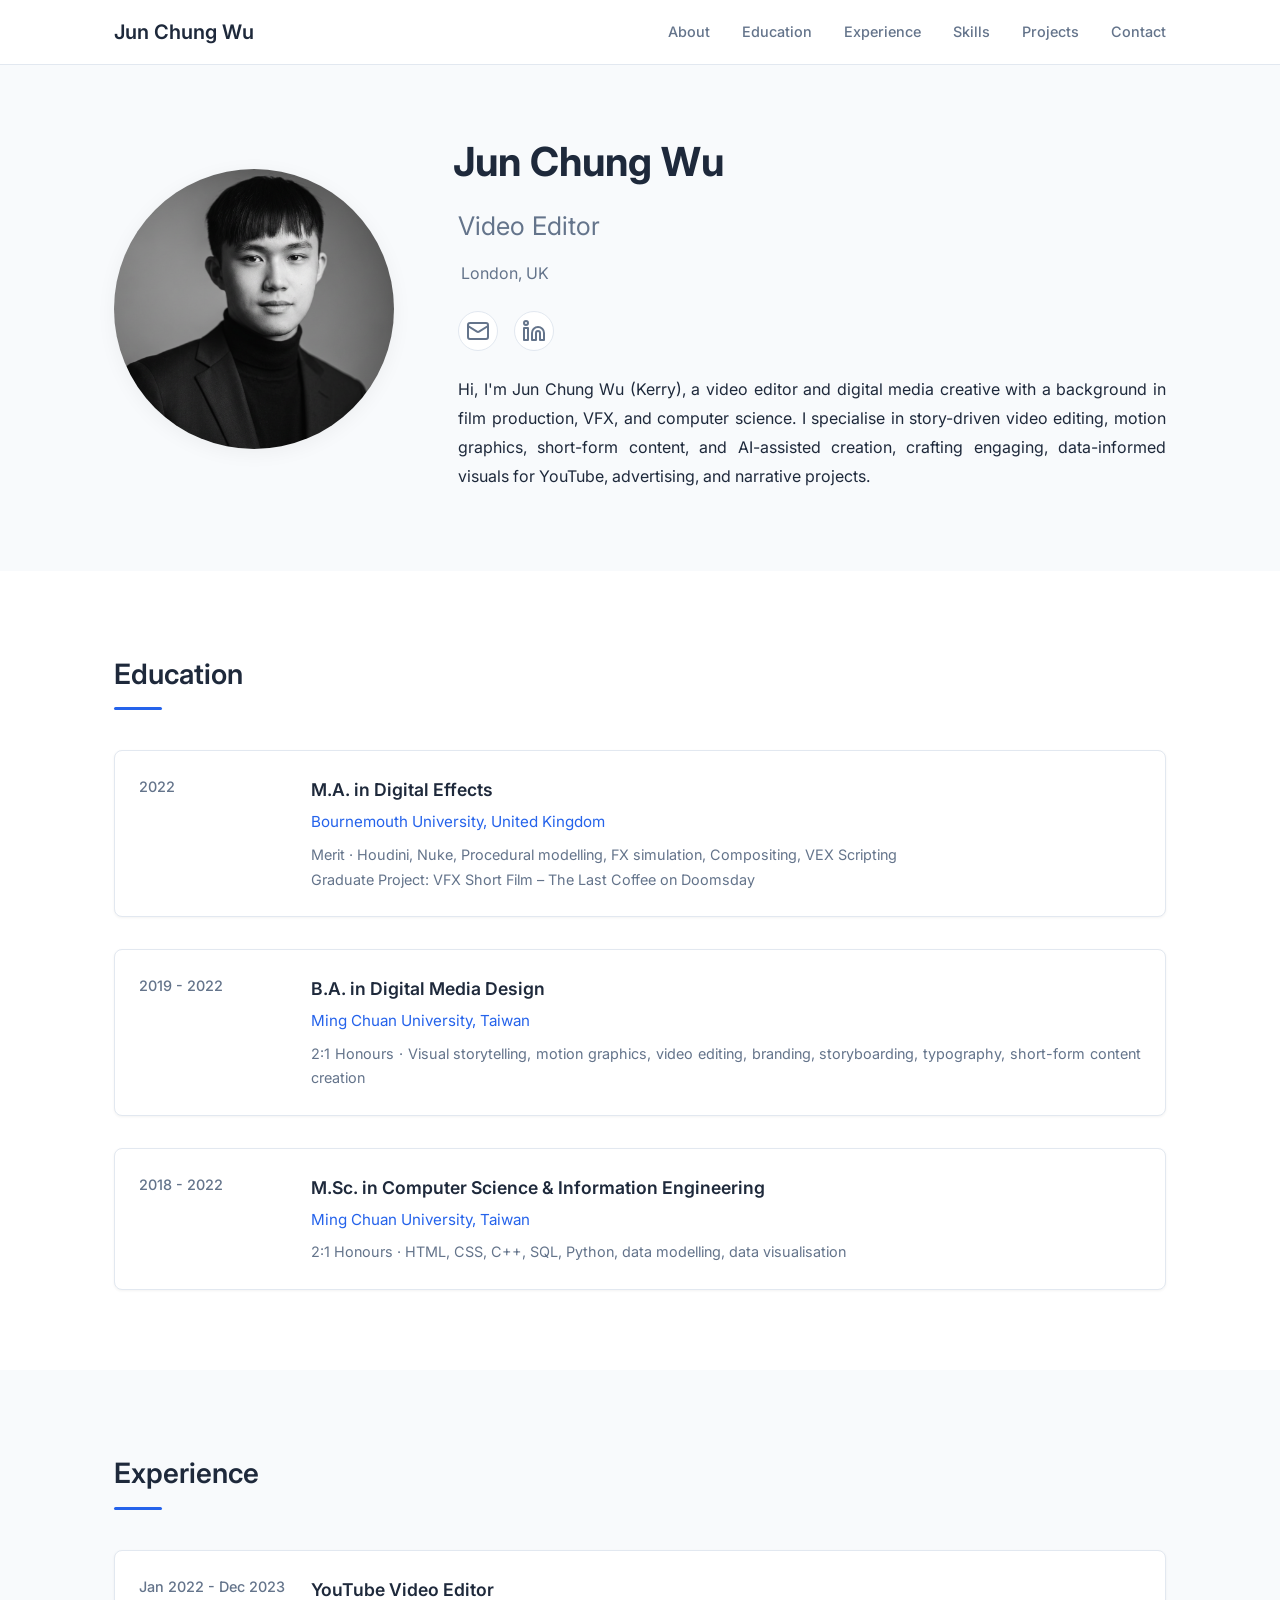
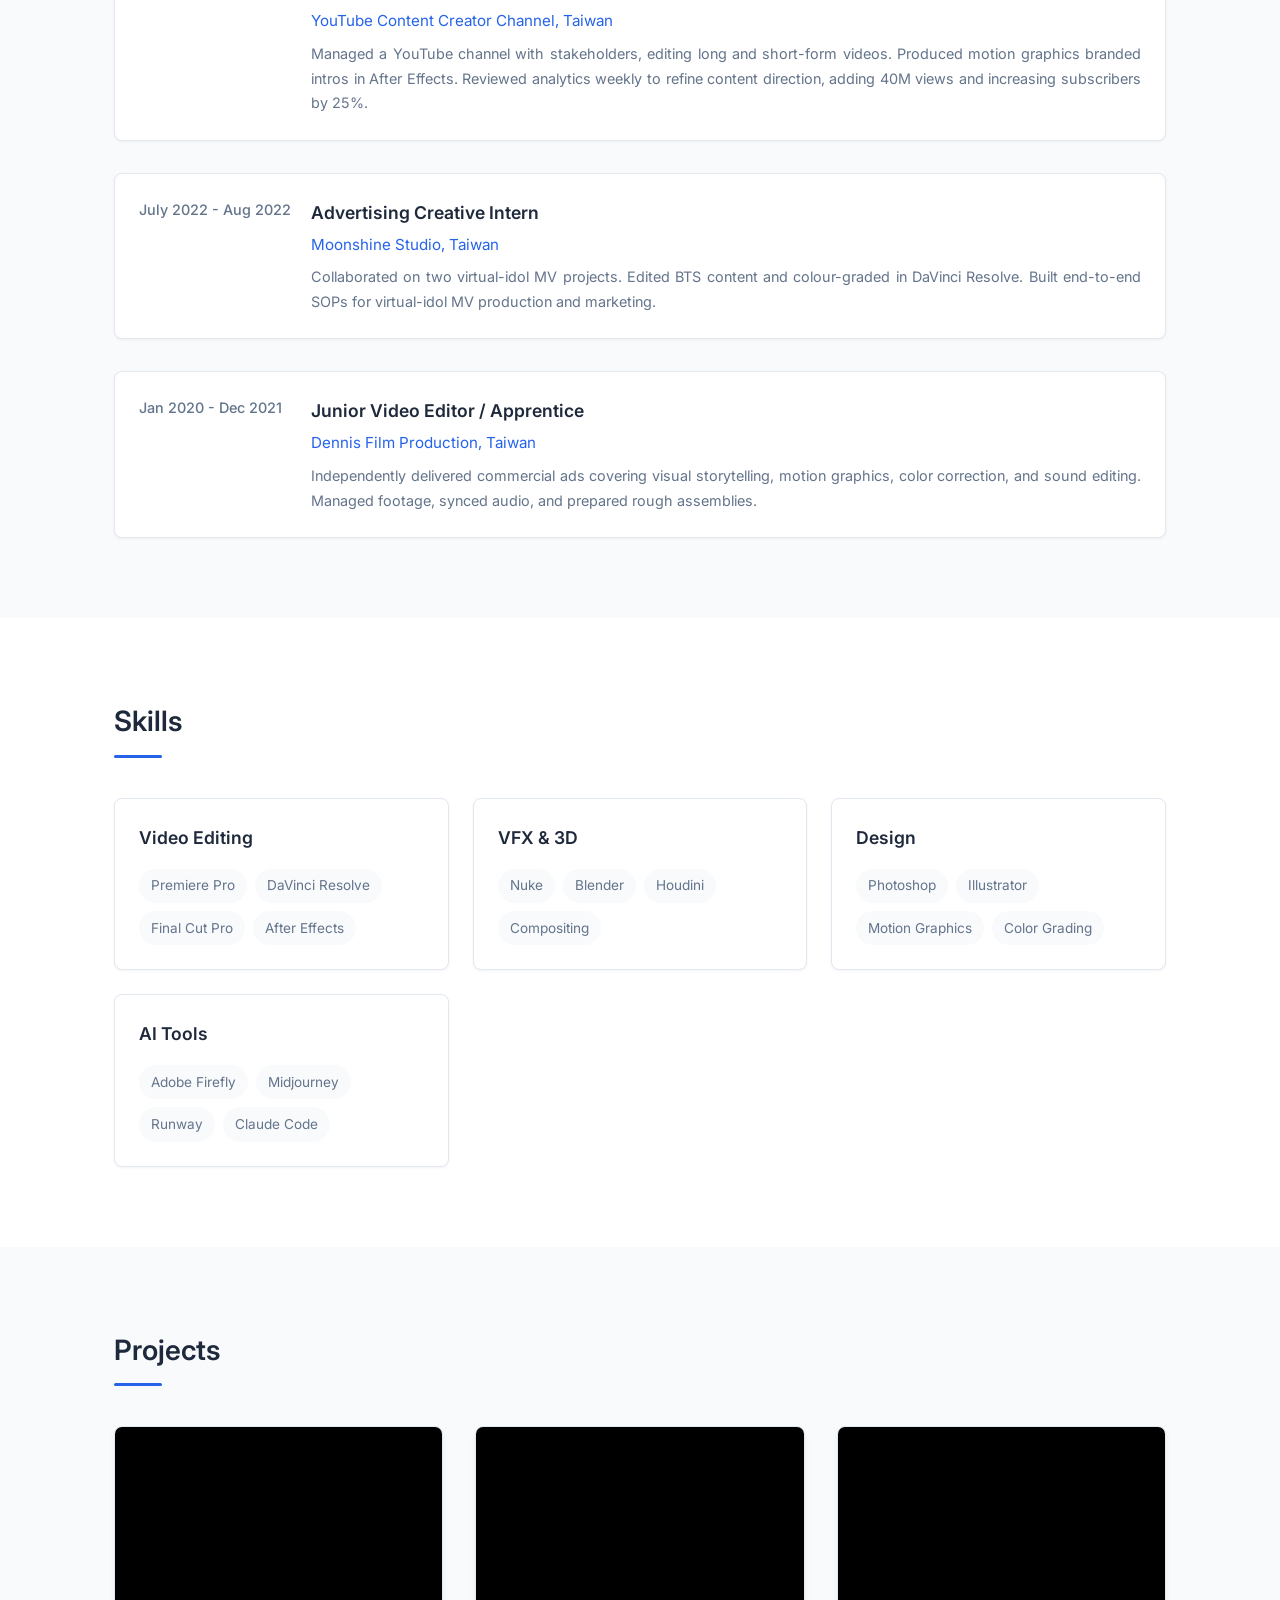
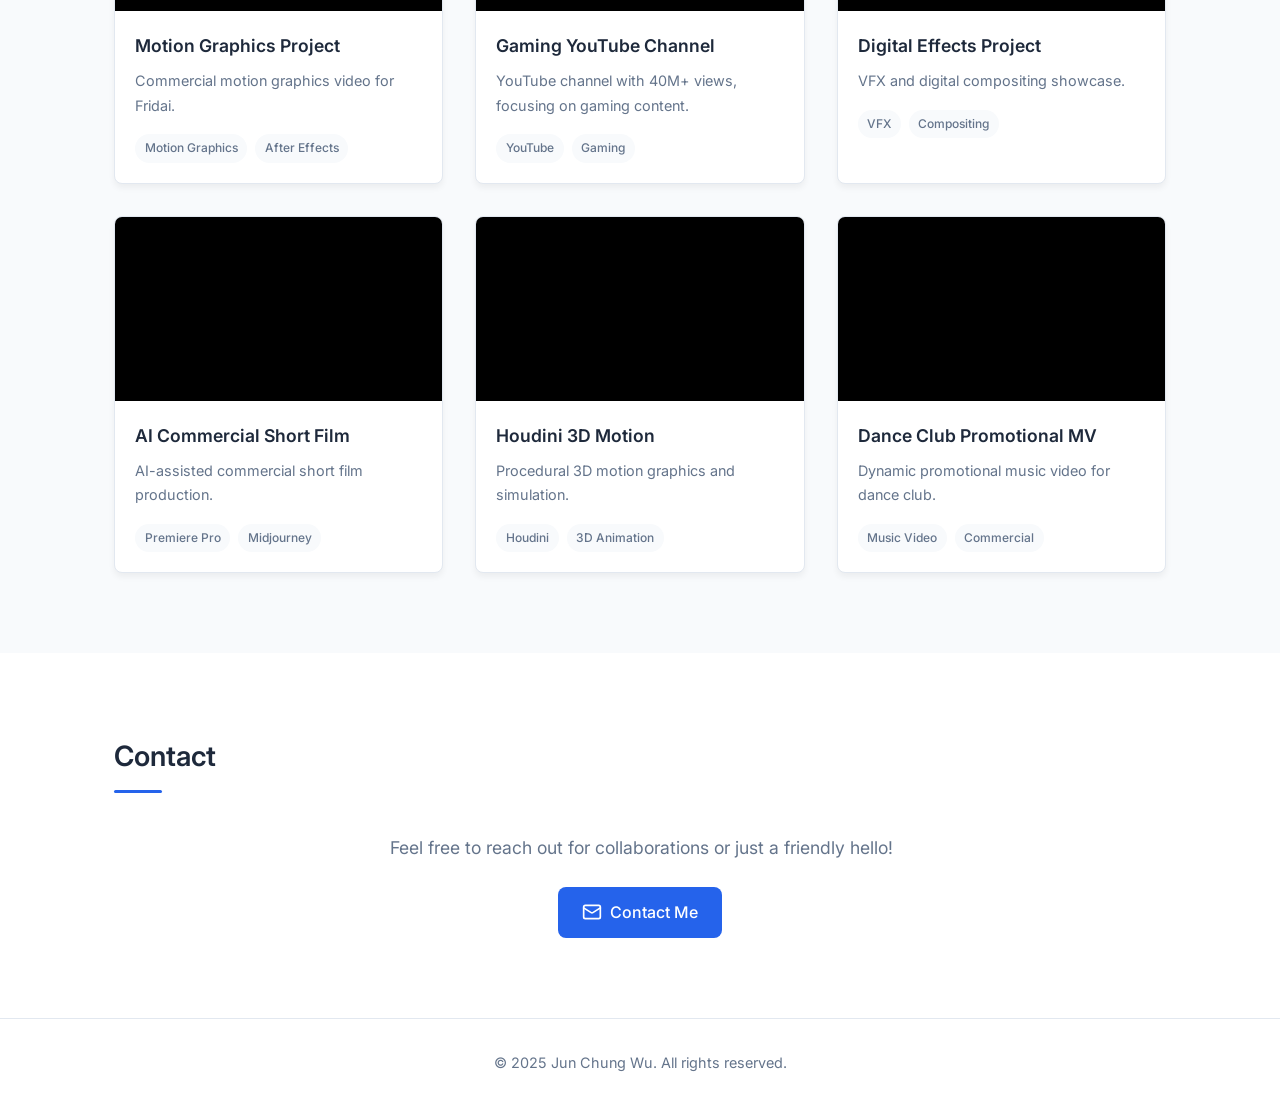
==== index.html @ e66a6497 "Initial commit - Portfolio website" ====
<!DOCTYPE html>
<html lang="en">
<head>
    <meta charset="UTF-8">
    <meta name="viewport" content="width=device-width, initial-scale=1.0">
    <title>Jun Chung Wu | Video Editor</title>
    <link rel="stylesheet" href="style.css">
    <link rel="preconnect" href="https://fonts.googleapis.com">
    <link rel="preconnect" href="https://fonts.gstatic.com" crossorigin>
    <link href="https://fonts.googleapis.com/css2?family=Inter:wght@300;400;500;600;700&display=swap" rel="stylesheet">
</head>
<body>
    <!-- Navigation -->
    <nav class="navbar">
        <div class="nav-container">
            <a href="#" class="nav-logo">Jun Chung Wu</a>
            <ul class="nav-menu">
                <li><a href="#about">About</a></li>
                <li><a href="#education">Education</a></li>
                <li><a href="#experience">Experience</a></li>
                <li><a href="#skills">Skills</a></li>
                <li><a href="#projects">Projects</a></li>
                <li><a href="#contact">Contact</a></li>
            </ul>
        </div>
    </nav>

    <main>
        <!-- Hero / About Section -->
        <section id="about" class="hero-section">
            <div class="container">
                <div class="hero-content">
                    <div class="hero-image">
                        <img src="head.png" alt="Jun Chung Wu">
                    </div>
                    <div class="hero-text">
                        <h1>Jun Chung Wu</h1>
                        <p class="subtitle">Video Editor</p>
                        <p class="affiliation">London, UK</p>

                        <div class="social-links">
                            <a href="mailto:kerry.kerrywu0705@gmail.com" title="Email">
                                <svg xmlns="http://www.w3.org/2000/svg" width="24" height="24" viewBox="0 0 24 24" fill="none" stroke="currentColor" stroke-width="2" stroke-linecap="round" stroke-linejoin="round"><rect width="20" height="16" x="2" y="4" rx="2"/><path d="m22 7-8.97 5.7a1.94 1.94 0 0 1-2.06 0L2 7"/></svg>
                            </a>
                            <a href="https://www.linkedin.com/in/jun-chung-wu" target="_blank" title="LinkedIn">
                                <svg xmlns="http://www.w3.org/2000/svg" width="24" height="24" viewBox="0 0 24 24" fill="none" stroke="currentColor" stroke-width="2" stroke-linecap="round" stroke-linejoin="round"><path d="M16 8a6 6 0 0 1 6 6v7h-4v-7a2 2 0 0 0-2-2 2 2 0 0 0-2 2v7h-4v-7a6 6 0 0 1 6-6z"/><rect width="4" height="12" x="2" y="9"/><circle cx="4" cy="4" r="2"/></svg>
                            </a>
                        </div>

                        <p class="bio">
                            Hi, I'm Jun Chung Wu (Kerry), a video editor and digital media creative with a background in film production, VFX, and computer science. I specialise in story-driven video editing, motion graphics, short-form content, and AI-assisted creation, crafting engaging, data-informed visuals for YouTube, advertising, and narrative projects.
                        </p>
                    </div>
                </div>
            </div>
        </section>

        <!-- Education Section -->
        <section id="education" class="section">
            <div class="container">
                <h2 class="section-title">Education</h2>
                <div class="experience-list">
                    <div class="experience-item">
                        <div class="experience-date">2022</div>
                        <div class="experience-content">
                            <h3>M.A. in Digital Effects</h3>
                            <p class="company">Bournemouth University, United Kingdom</p>
                            <p class="description">Merit · Houdini, Nuke, Procedural modelling, FX simulation, Compositing, VEX Scripting</p>
                            <p class="description">Graduate Project: VFX Short Film – The Last Coffee on Doomsday</p>
                        </div>
                    </div>
                    <div class="experience-item">
                        <div class="experience-date">2019 - 2022</div>
                        <div class="experience-content">
                            <h3>B.A. in Digital Media Design</h3>
                            <p class="company">Ming Chuan University, Taiwan</p>
                            <p class="description">2:1 Honours · Visual storytelling, motion graphics, video editing, branding, storyboarding, typography, short-form content creation</p>
                        </div>
                    </div>
                    <div class="experience-item">
                        <div class="experience-date">2018 - 2022</div>
                        <div class="experience-content">
                            <h3>M.Sc. in Computer Science & Information Engineering</h3>
                            <p class="company">Ming Chuan University, Taiwan</p>
                            <p class="description">2:1 Honours · HTML, CSS, C++, SQL, Python, data modelling, data visualisation</p>
                        </div>
                    </div>
                </div>
            </div>
        </section>

        <!-- Experience Section -->
        <section id="experience" class="section section-alt">
            <div class="container">
                <h2 class="section-title">Experience</h2>
                <div class="experience-list">
                    <div class="experience-item">
                        <div class="experience-date">Jan 2022 - Dec 2023</div>
                        <div class="experience-content">
                            <h3>YouTube Video Editor</h3>
                            <p class="company">YouTube Content Creator Channel, Taiwan</p>
                            <p class="description">Managed a YouTube channel with stakeholders, editing long and short-form videos. Produced motion graphics branded intros in After Effects. Reviewed analytics weekly to refine content direction, adding 40M views and increasing subscribers by 25%.</p>
                        </div>
                    </div>
                    <div class="experience-item">
                        <div class="experience-date">July 2022 - Aug 2022</div>
                        <div class="experience-content">
                            <h3>Advertising Creative Intern</h3>
                            <p class="company">Moonshine Studio, Taiwan</p>
                            <p class="description">Collaborated on two virtual-idol MV projects. Edited BTS content and colour-graded in DaVinci Resolve. Built end-to-end SOPs for virtual-idol MV production and marketing.</p>
                        </div>
                    </div>
                    <div class="experience-item">
                        <div class="experience-date">Jan 2020 - Dec 2021</div>
                        <div class="experience-content">
                            <h3>Junior Video Editor / Apprentice</h3>
                            <p class="company">Dennis Film Production, Taiwan</p>
                            <p class="description">Independently delivered commercial ads covering visual storytelling, motion graphics, color correction, and sound editing. Managed footage, synced audio, and prepared rough assemblies.</p>
                        </div>
                    </div>
                </div>
            </div>
        </section>

        <!-- Skills Section -->
        <section id="skills" class="section">
            <div class="container">
                <h2 class="section-title">Skills</h2>
                <div class="skills-grid">
                    <div class="skill-card">
                        <h3>Video Editing</h3>
                        <ul>
                            <li>Premiere Pro</li>
                            <li>DaVinci Resolve</li>
                            <li>Final Cut Pro</li>
                            <li>After Effects</li>
                        </ul>
                    </div>
                    <div class="skill-card">
                        <h3>VFX & 3D</h3>
                        <ul>
                            <li>Nuke</li>
                            <li>Blender</li>
                            <li>Houdini</li>
                            <li>Compositing</li>
                        </ul>
                    </div>
                    <div class="skill-card">
                        <h3>Design</h3>
                        <ul>
                            <li>Photoshop</li>
                            <li>Illustrator</li>
                            <li>Motion Graphics</li>
                            <li>Color Grading</li>
                        </ul>
                    </div>
                    <div class="skill-card">
                        <h3>AI Tools</h3>
                        <ul>
                            <li>Adobe Firefly</li>
                            <li>Midjourney</li>
                            <li>Runway</li>
                            <li>Claude Code</li>
                        </ul>
                    </div>
                </div>
            </div>
        </section>

        <!-- Projects Section -->
        <section id="projects" class="section section-alt">
            <div class="container">
                <h2 class="section-title">Projects</h2>
                <div class="projects-grid">
                    <div class="project-card">
                        <div class="project-media">
                            <iframe src="https://www.youtube.com/embed/saQ3PuFpyjQ"
                                    title="Fridai Commercial MG Video"
                                    allowfullscreen>
                            </iframe>
                        </div>
                        <div class="project-info">
                            <h3>Motion Graphics Project</h3>
                            <p>Commercial motion graphics video for Fridai.</p>
                            <div class="project-tags">
                                <span class="tag">Motion Graphics</span>
                                <span class="tag">After Effects</span>
                            </div>
                        </div>
                    </div>
                    <div class="project-card">
                        <div class="project-media">
                            <iframe src="https://www.youtube.com/embed/pgTyBgh7gpw"
                                    title="Gaming Youtube Channel"
                                    allowfullscreen>
                            </iframe>
                        </div>
                        <div class="project-info">
                            <h3>Gaming YouTube Channel</h3>
                            <p>YouTube channel with 40M+ views, focusing on gaming content.</p>
                            <div class="project-tags">
                                <span class="tag">YouTube</span>
                                <span class="tag">Gaming</span>
                            </div>
                        </div>
                    </div>
                    <div class="project-card">
                        <div class="project-media">
                            <iframe src="https://player.vimeo.com/video/1054253892"
                                    title="Digital Effects"
                                    allowfullscreen>
                            </iframe>
                        </div>
                        <div class="project-info">
                            <h3>Digital Effects Project</h3>
                            <p>VFX and digital compositing showcase.</p>
                            <div class="project-tags">
                                <span class="tag">VFX</span>
                                <span class="tag">Compositing</span>
                            </div>
                        </div>
                    </div>
                    <div class="project-card">
                        <div class="project-media">
                            <iframe src="https://www.youtube.com/embed/0NqBVZPwys0"
                                    title="AI Commercial Short Film"
                                    allowfullscreen>
                            </iframe>
                        </div>
                        <div class="project-info">
                            <h3>AI Commercial Short Film</h3>
                            <p>AI-assisted commercial short film production.</p>
                            <div class="project-tags">
                                <span class="tag">Premiere Pro</span>
                                <span class="tag">Midjourney</span>
                            </div>
                        </div>
                    </div>
                    <div class="project-card">
                        <div class="project-media">
                            <iframe src="https://player.vimeo.com/video/1130467082"
                                    title="Houdini 3D Motion"
                                    allowfullscreen>
                            </iframe>
                        </div>
                        <div class="project-info">
                            <h3>Houdini 3D Motion</h3>
                            <p>Procedural 3D motion graphics and simulation.</p>
                            <div class="project-tags">
                                <span class="tag">Houdini</span>
                                <span class="tag">3D Animation</span>
                            </div>
                        </div>
                    </div>
                    <div class="project-card">
                        <div class="project-media">
                            <iframe src="https://www.youtube.com/embed/QrAeFQNcpIU"
                                    title="Dance Club Promotional MV"
                                    allowfullscreen>
                            </iframe>
                        </div>
                        <div class="project-info">
                            <h3>Dance Club Promotional MV</h3>
                            <p>Dynamic promotional music video for dance club.</p>
                            <div class="project-tags">
                                <span class="tag">Music Video</span>
                                <span class="tag">Commercial</span>
                            </div>
                        </div>
                    </div>
                </div>
            </div>
        </section>

        <!-- Contact Section -->
        <section id="contact" class="section">
            <div class="container">
                <h2 class="section-title">Contact</h2>
                <div class="contact-content">
                    <p>Feel free to reach out for collaborations or just a friendly hello!</p>
                    <div class="contact-info">
                        <a href="mailto:kerry.kerrywu0705@gmail.com" class="contact-link">
                            <svg xmlns="http://www.w3.org/2000/svg" width="20" height="20" viewBox="0 0 24 24" fill="none" stroke="currentColor" stroke-width="2" stroke-linecap="round" stroke-linejoin="round"><rect width="20" height="16" x="2" y="4" rx="2"/><path d="m22 7-8.97 5.7a1.94 1.94 0 0 1-2.06 0L2 7"/></svg>
                            Contact Me
                        </a>
                    </div>
                </div>
            </div>
        </section>
    </main>

    <!-- Footer -->
    <footer class="footer">
        <div class="container">
            <p>&copy; 2025 Jun Chung Wu. All rights reserved.</p>
        </div>
    </footer>
</body>
</html>
---- style.css ----
/* ===== CSS Reset & Base ===== */
*, *::before, *::after {
    margin: 0;
    padding: 0;
    box-sizing: border-box;
}

:root {
    --color-bg: #ffffff;
    --color-bg-alt: #f8fafc;
    --color-text: #1e293b;
    --color-text-light: #64748b;
    --color-primary: #2563eb;
    --color-primary-hover: #1d4ed8;
    --color-border: #e2e8f0;
    --color-card-shadow: rgba(0, 0, 0, 0.05);
    --font-family: 'Inter', -apple-system, BlinkMacSystemFont, 'Segoe UI', Roboto, sans-serif;
    --max-width: 1100px;
    --border-radius: 0.5rem;
    --transition: all 0.2s ease;
}

html {
    scroll-behavior: smooth;
}

body {
    font-family: var(--font-family);
    font-size: 16px;
    line-height: 1.7;
    color: var(--color-text);
    background-color: var(--color-bg);
}

a {
    color: var(--color-primary);
    text-decoration: none;
    transition: var(--transition);
}

a:hover {
    color: var(--color-primary-hover);
}

ul {
    list-style: none;
}

img {
    max-width: 100%;
    height: auto;
}

/* ===== Layout ===== */
.container {
    max-width: var(--max-width);
    margin: 0 auto;
    padding: 0 1.5rem;
}

.section {
    padding: 5rem 0;
}

.section-alt {
    background-color: var(--color-bg-alt);
}

.section-title {
    font-size: 1.75rem;
    font-weight: 600;
    margin-bottom: 2.5rem;
    color: var(--color-text);
    position: relative;
    padding-bottom: 0.75rem;
}

.section-title::after {
    content: '';
    position: absolute;
    bottom: 0;
    left: 0;
    width: 3rem;
    height: 3px;
    background-color: var(--color-primary);
    border-radius: 2px;
}

/* ===== Navigation ===== */
.navbar {
    position: fixed;
    top: 0;
    left: 0;
    right: 0;
    background-color: var(--color-bg);
    border-bottom: 1px solid var(--color-border);
    z-index: 1000;
}

.nav-container {
    max-width: var(--max-width);
    margin: 0 auto;
    padding: 0 1.5rem;
    display: flex;
    justify-content: space-between;
    align-items: center;
    height: 64px;
}

.nav-logo {
    font-size: 1.25rem;
    font-weight: 600;
    color: var(--color-text);
}

.nav-logo:hover {
    color: var(--color-primary);
}

.nav-menu {
    display: flex;
    gap: 2rem;
}

.nav-menu a {
    color: var(--color-text-light);
    font-size: 0.9rem;
    font-weight: 500;
    padding: 0.5rem 0;
    position: relative;
}

.nav-menu a:hover {
    color: var(--color-text);
}

.nav-menu a::after {
    content: '';
    position: absolute;
    bottom: 0;
    left: 0;
    width: 0;
    height: 2px;
    background-color: var(--color-primary);
    transition: var(--transition);
}

.nav-menu a:hover::after {
    width: 100%;
}

/* ===== Hero Section ===== */
.hero-section {
    padding: 8rem 0 5rem;
    background-color: var(--color-bg-alt);
}

.hero-content {
    display: flex;
    gap: 4rem;
    align-items: center;
}

.hero-image {
    flex-shrink: 0;
    display: flex;
    align-items: center;
}

.hero-text {
    flex: 1;
    text-align: left;
}

.hero-image img {
    width: 280px;
    height: 280px;
    border-radius: 50%;
    object-fit: cover;
    box-shadow: 0 4px 20px var(--color-card-shadow);
}

.hero-text h1 {
    font-size: 2.5rem;
    font-weight: 700;
    margin-bottom: 0.5rem;
    margin-left: -5px;
    color: var(--color-text);
}

.hero-text .subtitle {
    font-size: 1.6rem;
    color: var(--color-text-light);
    margin-bottom: 0.8rem;
}

.hero-text .affiliation {
    font-size: 1rem;
    color: var(--color-text-light);
    margin-bottom: 1.5rem;
    margin-left: 3px;
}

.social-links {
    display: flex;
    gap: 1rem;
    margin-bottom: 1.5rem;
}

.social-links a {
    display: flex;
    align-items: center;
    justify-content: center;
    width: 40px;
    height: 40px;
    border-radius: 50%;
    background-color: var(--color-bg);
    color: var(--color-text-light);
    border: 1px solid var(--color-border);
    transition: var(--transition);
}

.social-links a:hover {
    background-color: var(--color-primary);
    color: white;
    border-color: var(--color-primary);
}

.hero-text .bio {
    font-size: 1rem;
    line-height: 1.8;
    color: var(--color-text);
    text-align: justify;
}

/* ===== Experience Section ===== */
.experience-list {
    display: flex;
    flex-direction: column;
    gap: 2rem;
}

.experience-item {
    display: flex;
    gap: 2rem;
    padding: 1.5rem;
    background-color: var(--color-bg);
    border-radius: var(--border-radius);
    box-shadow: 0 1px 3px var(--color-card-shadow);
    border: 1px solid var(--color-border);
}

.experience-date {
    flex-shrink: 0;
    width: 140px;
    font-size: 0.9rem;
    font-weight: 500;
    color: var(--color-text-light);
    white-space: nowrap;
}

.experience-content h3 {
    font-size: 1.1rem;
    font-weight: 600;
    margin-bottom: 0.25rem;
}

.experience-content .company {
    font-size: 0.95rem;
    color: var(--color-primary);
    margin-bottom: 0.5rem;
}

.experience-content .description {
    font-size: 0.9rem;
    color: var(--color-text-light);
    text-align: justify;
}

/* ===== Skills Section ===== */
.skills-grid {
    display: grid;
    grid-template-columns: repeat(auto-fit, minmax(280px, 1fr));
    gap: 1.5rem;
}

.skill-card {
    background-color: var(--color-bg);
    padding: 1.5rem;
    border-radius: var(--border-radius);
    box-shadow: 0 1px 3px var(--color-card-shadow);
    border: 1px solid var(--color-border);
}

.skill-card h3 {
    font-size: 1.1rem;
    font-weight: 600;
    margin-bottom: 1rem;
    color: var(--color-text);
}

.skill-card ul {
    display: flex;
    flex-wrap: wrap;
    gap: 0.5rem;
}

.skill-card li {
    background-color: var(--color-bg-alt);
    padding: 0.35rem 0.75rem;
    border-radius: 9999px;
    font-size: 0.85rem;
    color: var(--color-text-light);
}

/* ===== Projects Section ===== */
.projects-grid {
    display: grid;
    grid-template-columns: repeat(auto-fit, minmax(320px, 1fr));
    gap: 2rem;
}

.project-card {
    background-color: var(--color-bg);
    border-radius: var(--border-radius);
    overflow: hidden;
    box-shadow: 0 4px 6px var(--color-card-shadow);
    border: 1px solid var(--color-border);
    transition: var(--transition);
}

.project-card:hover {
    transform: translateY(-4px);
    box-shadow: 0 12px 24px var(--color-card-shadow);
}

.project-media {
    position: relative;
    padding-top: 56.25%; /* 16:9 aspect ratio */
    background-color: #000;
}

.project-media iframe {
    position: absolute;
    top: 0;
    left: 0;
    width: 100%;
    height: 100%;
    border: none;
}

.project-info {
    padding: 1.25rem;
}

.project-info h3 {
    font-size: 1.1rem;
    font-weight: 600;
    margin-bottom: 0.5rem;
}

.project-info p {
    font-size: 0.9rem;
    color: var(--color-text-light);
    margin-bottom: 1rem;
}

.project-tags {
    display: flex;
    flex-wrap: wrap;
    gap: 0.5rem;
}

.tag {
    background-color: var(--color-bg-alt);
    padding: 0.25rem 0.6rem;
    border-radius: 9999px;
    font-size: 0.75rem;
    color: var(--color-text-light);
    font-weight: 500;
}

/* ===== Contact Section ===== */
.contact-content {
    text-align: center;
    max-width: 500px;
    margin: 0 auto;
}

.contact-content > p {
    font-size: 1.1rem;
    color: var(--color-text-light);
    margin-bottom: 1.5rem;
    white-space: nowrap;
}

.contact-link {
    display: inline-flex;
    align-items: center;
    gap: 0.5rem;
    font-size: 1rem;
    font-weight: 500;
    padding: 0.75rem 1.5rem;
    background-color: var(--color-primary);
    color: white;
    border-radius: var(--border-radius);
}

.contact-link:hover {
    background-color: var(--color-primary-hover);
    color: white;
}

/* ===== Footer ===== */
.footer {
    padding: 2rem 0;
    text-align: center;
    border-top: 1px solid var(--color-border);
}

.footer p {
    font-size: 0.9rem;
    color: var(--color-text-light);
}

/* ===== Responsive Design ===== */
@media (max-width: 768px) {
    .nav-menu {
        display: none; /* For mobile, you can add a hamburger menu */
    }

    .hero-content {
        flex-direction: column;
        align-items: center;
        text-align: center;
        gap: 2rem;
    }

    .hero-text .bio {
        text-align: left;
    }

    .social-links {
        justify-content: center;
    }

    .section-title::after {
        left: 50%;
        transform: translateX(-50%);
    }

    .experience-item {
        flex-direction: column;
        gap: 0.5rem;
    }

    .experience-date {
        width: auto;
    }

    .projects-grid {
        grid-template-columns: 1fr;
    }
}
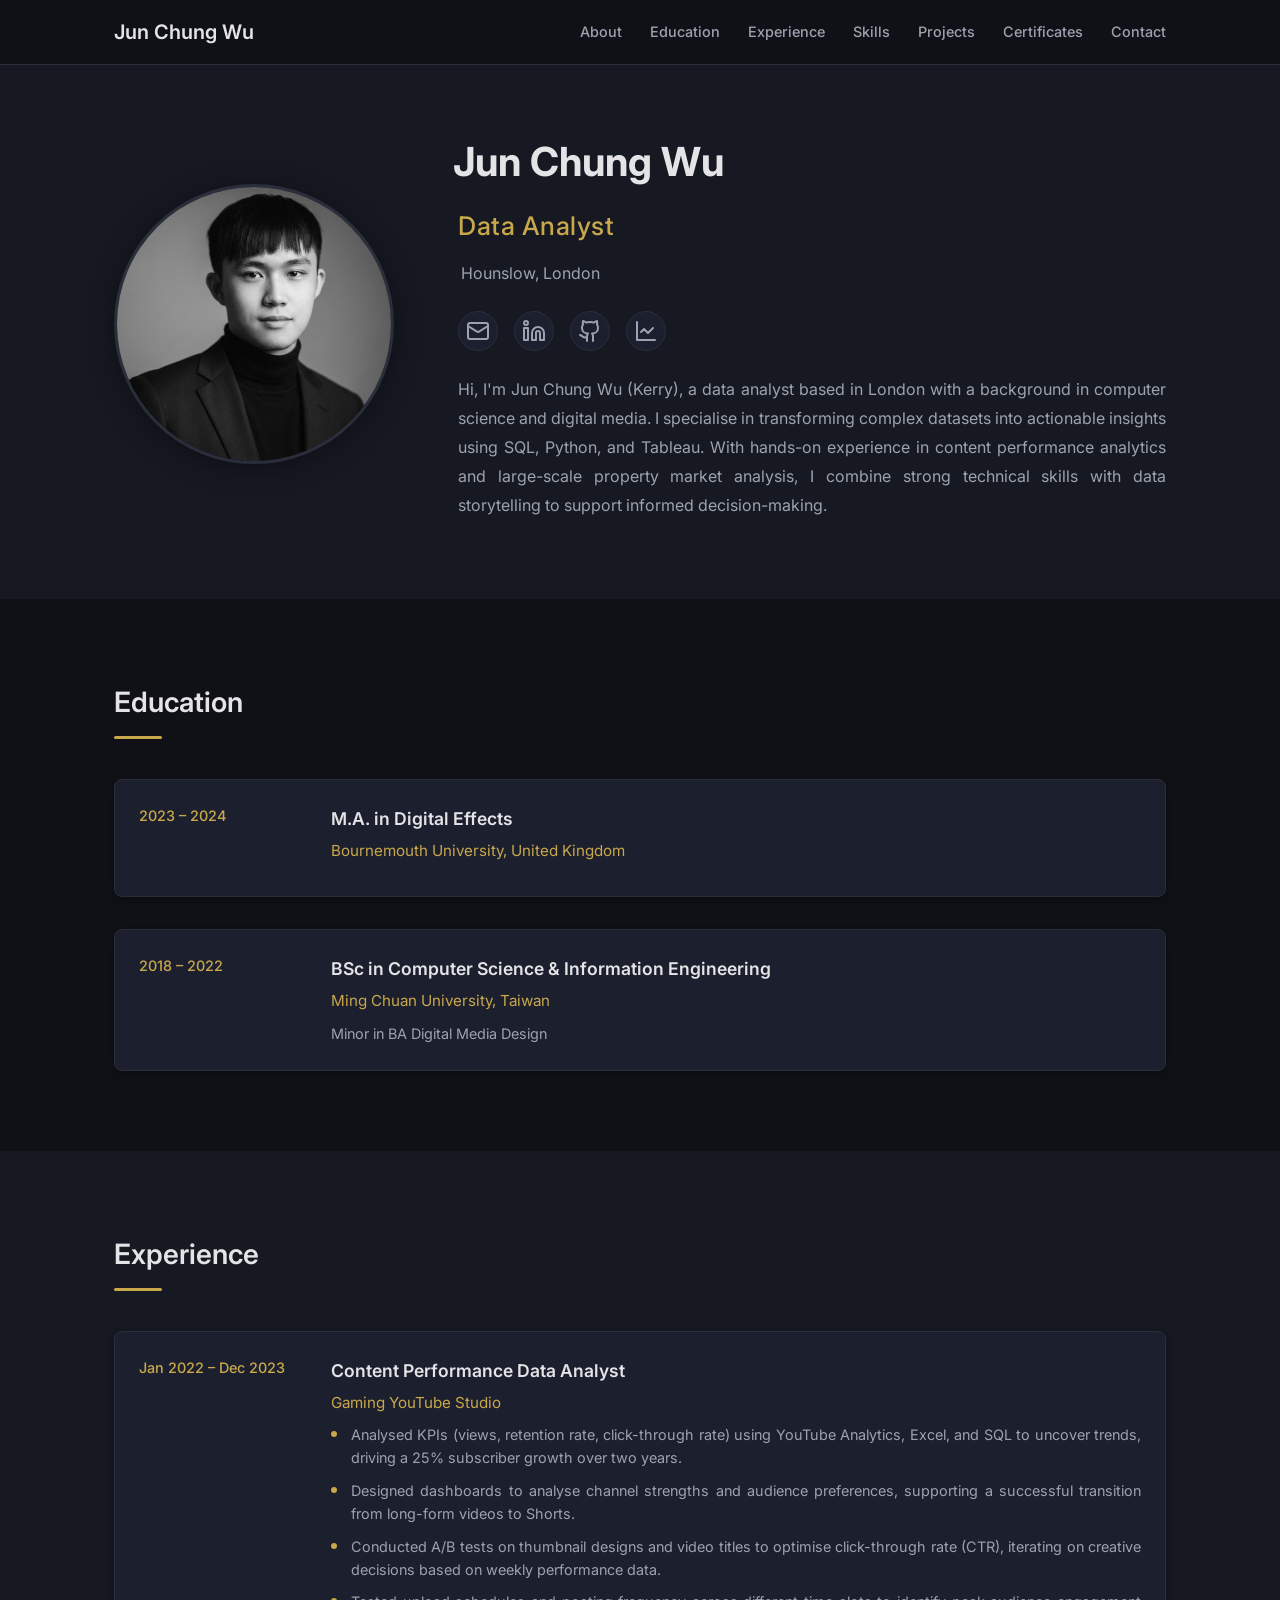
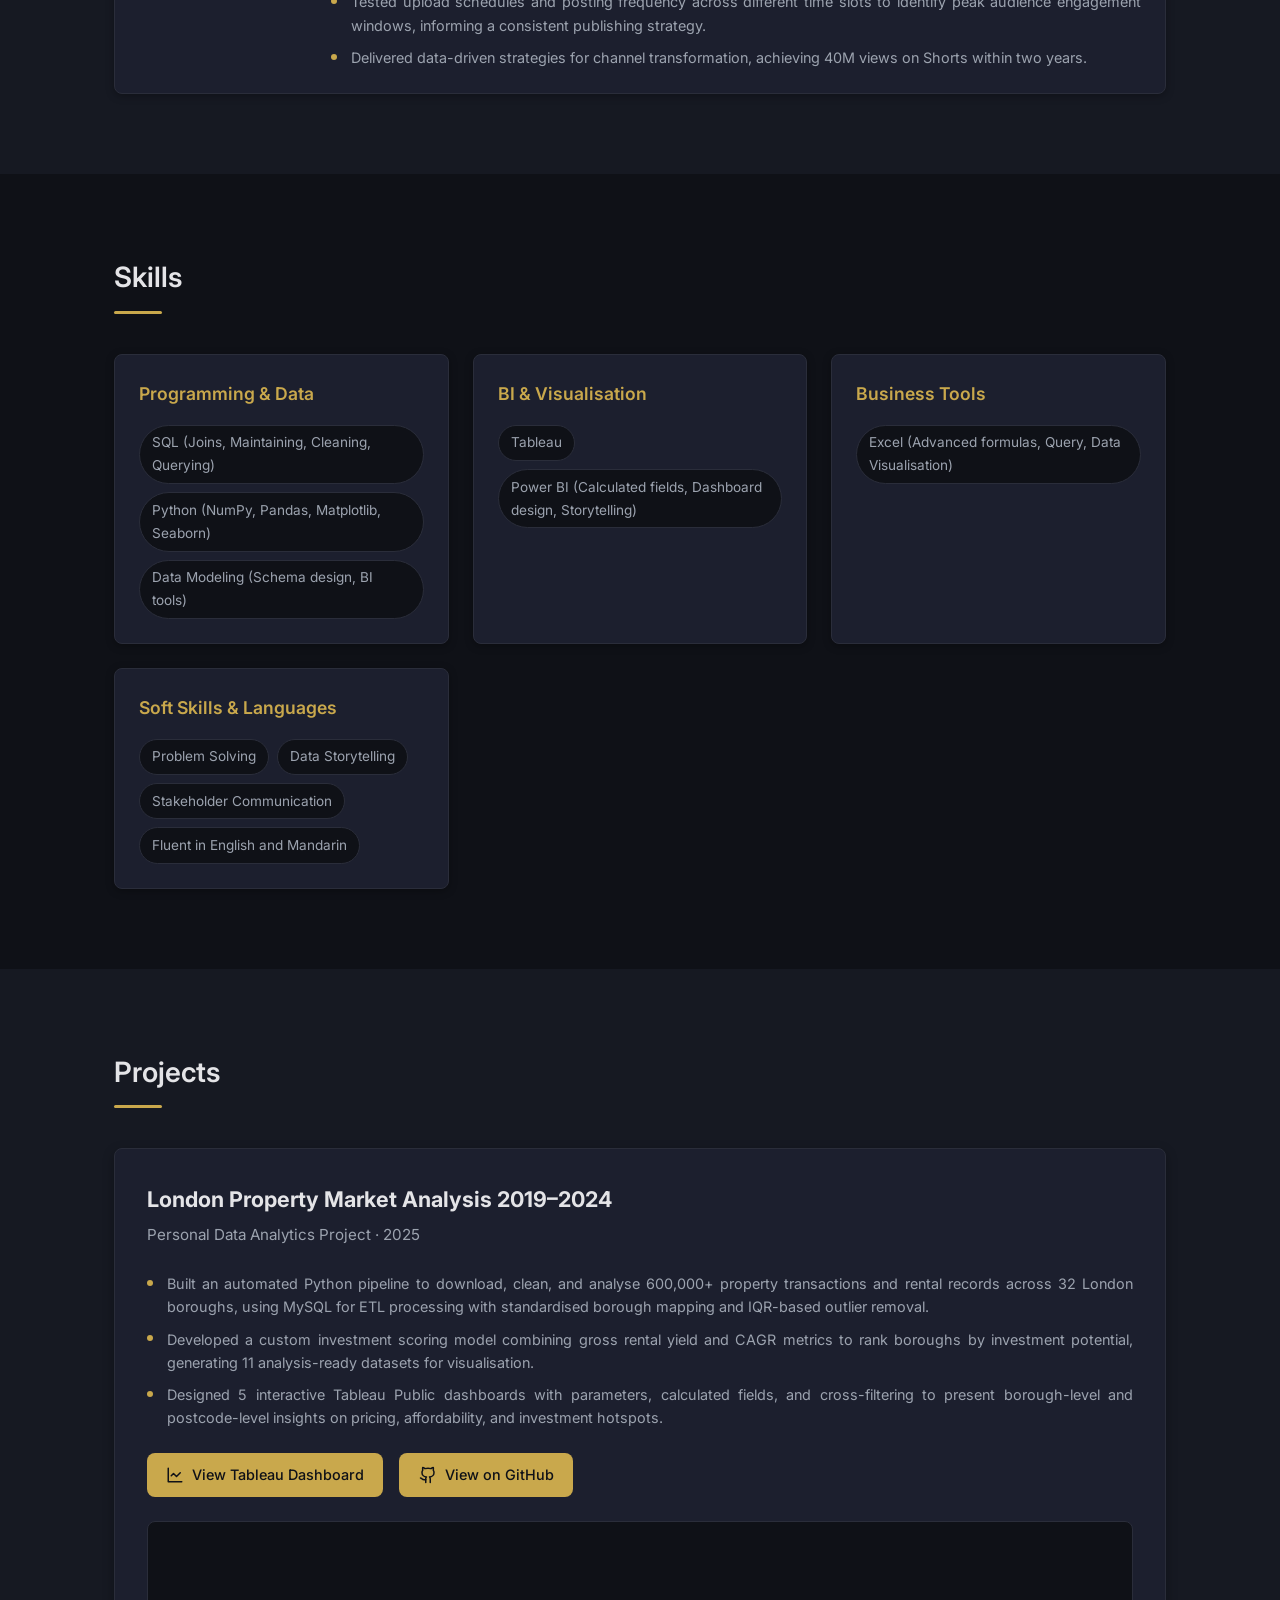
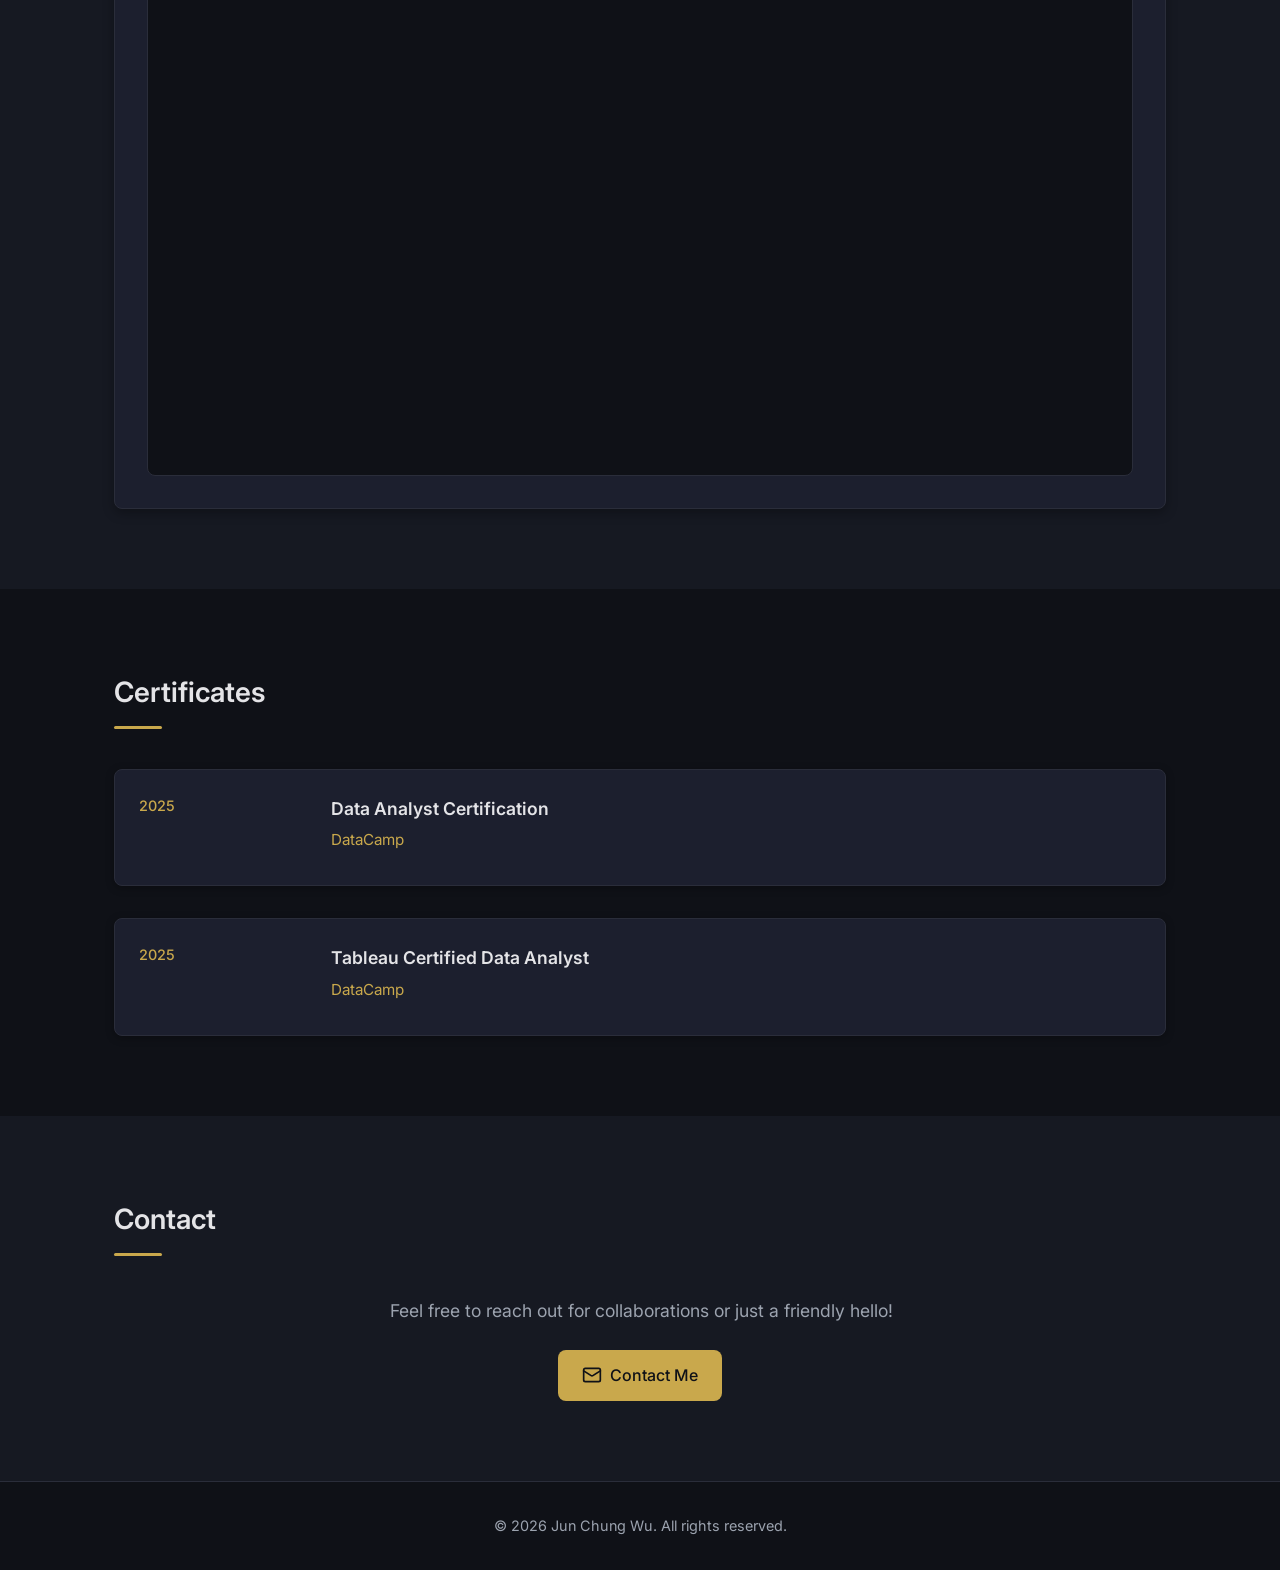
==== commit 011f8c6f: "Update portfolio to Data Analyst style with dark theme - Redesign as Data Analyst portfolio with dar" ====
--- a/index.html
+++ b/index.html
@@ -3,7 +3,7 @@
 <head>
     <meta charset="UTF-8">
     <meta name="viewport" content="width=device-width, initial-scale=1.0">
-    <title>Jun Chung Wu | Video Editor</title>
+    <title>Jun Chung Wu | Data Analyst</title>
     <link rel="stylesheet" href="style.css">
     <link rel="preconnect" href="https://fonts.googleapis.com">
     <link rel="preconnect" href="https://fonts.gstatic.com" crossorigin>
@@ -20,6 +20,7 @@
                 <li><a href="#experience">Experience</a></li>
                 <li><a href="#skills">Skills</a></li>
                 <li><a href="#projects">Projects</a></li>
+                <li><a href="#certificates">Certificates</a></li>
                 <li><a href="#contact">Contact</a></li>
             </ul>
         </div>
@@ -35,8 +36,8 @@
                     </div>
                     <div class="hero-text">
                         <h1>Jun Chung Wu</h1>
-                        <p class="subtitle">Video Editor</p>
-                        <p class="affiliation">London, UK</p>
+                        <p class="subtitle">Data Analyst</p>
+                        <p class="affiliation">Hounslow, London</p>
 
                         <div class="social-links">
                             <a href="mailto:kerry.kerrywu0705@gmail.com" title="Email">
@@ -45,10 +46,16 @@
                             <a href="https://www.linkedin.com/in/jun-chung-wu" target="_blank" title="LinkedIn">
                                 <svg xmlns="http://www.w3.org/2000/svg" width="24" height="24" viewBox="0 0 24 24" fill="none" stroke="currentColor" stroke-width="2" stroke-linecap="round" stroke-linejoin="round"><path d="M16 8a6 6 0 0 1 6 6v7h-4v-7a2 2 0 0 0-2-2 2 2 0 0 0-2 2v7h-4v-7a6 6 0 0 1 6-6z"/><rect width="4" height="12" x="2" y="9"/><circle cx="4" cy="4" r="2"/></svg>
                             </a>
+                            <a href="https://github.com/kerrywu0705" target="_blank" title="GitHub">
+                                <svg xmlns="http://www.w3.org/2000/svg" width="24" height="24" viewBox="0 0 24 24" fill="none" stroke="currentColor" stroke-width="2" stroke-linecap="round" stroke-linejoin="round"><path d="M15 22v-4a4.8 4.8 0 0 0-1-3.5c3 0 6-2 6-5.5.08-1.25-.27-2.48-1-3.5.28-1.15.28-2.35 0-3.5 0 0-1 0-3 1.5-2.64-.5-5.36-.5-8 0C6 2 5 2 5 2c-.3 1.15-.3 2.35 0 3.5A5.403 5.403 0 0 0 4 9c0 3.5 3 5.5 6 5.5-.39.49-.68 1.05-.85 1.65-.17.6-.22 1.23-.15 1.85v4"/><path d="M9 18c-4.51 2-5-2-7-2"/></svg>
+                            </a>
+                            <a href="https://public.tableau.com/app/profile/jun.chung.wu/vizzes" target="_blank" title="Tableau Public">
+                                <svg xmlns="http://www.w3.org/2000/svg" width="24" height="24" viewBox="0 0 24 24" fill="none" stroke="currentColor" stroke-width="2" stroke-linecap="round" stroke-linejoin="round"><path d="M3 3v18h18"/><path d="m19 9-5 5-4-4-3 3"/></svg>
+                            </a>
                         </div>
 
                         <p class="bio">
-                            Hi, I'm Jun Chung Wu (Kerry), a video editor and digital media creative with a background in film production, VFX, and computer science. I specialise in story-driven video editing, motion graphics, short-form content, and AI-assisted creation, crafting engaging, data-informed visuals for YouTube, advertising, and narrative projects.
+                            Hi, I'm Jun Chung Wu (Kerry), a data analyst based in London with a background in computer science and digital media. I specialise in transforming complex datasets into actionable insights using SQL, Python, and Tableau. With hands-on experience in content performance analytics and large-scale property market analysis, I combine strong technical skills with data storytelling to support informed decision-making.
                         </p>
                     </div>
                 </div>
@@ -61,28 +68,18 @@
                 <h2 class="section-title">Education</h2>
                 <div class="experience-list">
                     <div class="experience-item">
-                        <div class="experience-date">2022</div>
+                        <div class="experience-date">2023 – 2024</div>
                         <div class="experience-content">
                             <h3>M.A. in Digital Effects</h3>
                             <p class="company">Bournemouth University, United Kingdom</p>
-                            <p class="description">Merit · Houdini, Nuke, Procedural modelling, FX simulation, Compositing, VEX Scripting</p>
-                            <p class="description">Graduate Project: VFX Short Film – The Last Coffee on Doomsday</p>
-                        </div>
-                    </div>
-                    <div class="experience-item">
-                        <div class="experience-date">2019 - 2022</div>
-                        <div class="experience-content">
-                            <h3>B.A. in Digital Media Design</h3>
+                        </div>
+                    </div>
+                    <div class="experience-item">
+                        <div class="experience-date">2018 – 2022</div>
+                        <div class="experience-content">
+                            <h3>BSc in Computer Science & Information Engineering</h3>
                             <p class="company">Ming Chuan University, Taiwan</p>
-                            <p class="description">2:1 Honours · Visual storytelling, motion graphics, video editing, branding, storyboarding, typography, short-form content creation</p>
-                        </div>
-                    </div>
-                    <div class="experience-item">
-                        <div class="experience-date">2018 - 2022</div>
-                        <div class="experience-content">
-                            <h3>M.Sc. in Computer Science & Information Engineering</h3>
-                            <p class="company">Ming Chuan University, Taiwan</p>
-                            <p class="description">2:1 Honours · HTML, CSS, C++, SQL, Python, data modelling, data visualisation</p>
+                            <p class="description">Minor in BA Digital Media Design</p>
                         </div>
                     </div>
                 </div>
@@ -95,27 +92,17 @@
                 <h2 class="section-title">Experience</h2>
                 <div class="experience-list">
                     <div class="experience-item">
-                        <div class="experience-date">Jan 2022 - Dec 2023</div>
-                        <div class="experience-content">
-                            <h3>YouTube Video Editor</h3>
-                            <p class="company">YouTube Content Creator Channel, Taiwan</p>
-                            <p class="description">Managed a YouTube channel with stakeholders, editing long and short-form videos. Produced motion graphics branded intros in After Effects. Reviewed analytics weekly to refine content direction, adding 40M views and increasing subscribers by 25%.</p>
-                        </div>
-                    </div>
-                    <div class="experience-item">
-                        <div class="experience-date">July 2022 - Aug 2022</div>
-                        <div class="experience-content">
-                            <h3>Advertising Creative Intern</h3>
-                            <p class="company">Moonshine Studio, Taiwan</p>
-                            <p class="description">Collaborated on two virtual-idol MV projects. Edited BTS content and colour-graded in DaVinci Resolve. Built end-to-end SOPs for virtual-idol MV production and marketing.</p>
-                        </div>
-                    </div>
-                    <div class="experience-item">
-                        <div class="experience-date">Jan 2020 - Dec 2021</div>
-                        <div class="experience-content">
-                            <h3>Junior Video Editor / Apprentice</h3>
-                            <p class="company">Dennis Film Production, Taiwan</p>
-                            <p class="description">Independently delivered commercial ads covering visual storytelling, motion graphics, color correction, and sound editing. Managed footage, synced audio, and prepared rough assemblies.</p>
+                        <div class="experience-date">Jan 2022 – Dec 2023</div>
+                        <div class="experience-content">
+                            <h3>Content Performance Data Analyst</h3>
+                            <p class="company">Gaming YouTube Studio</p>
+                            <ul class="description-list">
+                                <li>Analysed KPIs (views, retention rate, click-through rate) using YouTube Analytics, Excel, and SQL to uncover trends, driving a 25% subscriber growth over two years.</li>
+                                <li>Designed dashboards to analyse channel strengths and audience preferences, supporting a successful transition from long-form videos to Shorts.</li>
+                                <li>Conducted A/B tests on thumbnail designs and video titles to optimise click-through rate (CTR), iterating on creative decisions based on weekly performance data.</li>
+                                <li>Tested upload schedules and posting frequency across different time slots to identify peak audience engagement windows, informing a consistent publishing strategy.</li>
+                                <li>Delivered data-driven strategies for channel transformation, achieving 40M views on Shorts within two years.</li>
+                            </ul>
                         </div>
                     </div>
                 </div>
@@ -128,39 +115,33 @@
                 <h2 class="section-title">Skills</h2>
                 <div class="skills-grid">
                     <div class="skill-card">
-                        <h3>Video Editing</h3>
-                        <ul>
-                            <li>Premiere Pro</li>
-                            <li>DaVinci Resolve</li>
-                            <li>Final Cut Pro</li>
-                            <li>After Effects</li>
-                        </ul>
-                    </div>
-                    <div class="skill-card">
-                        <h3>VFX & 3D</h3>
-                        <ul>
-                            <li>Nuke</li>
-                            <li>Blender</li>
-                            <li>Houdini</li>
-                            <li>Compositing</li>
-                        </ul>
-                    </div>
-                    <div class="skill-card">
-                        <h3>Design</h3>
-                        <ul>
-                            <li>Photoshop</li>
-                            <li>Illustrator</li>
-                            <li>Motion Graphics</li>
-                            <li>Color Grading</li>
-                        </ul>
-                    </div>
-                    <div class="skill-card">
-                        <h3>AI Tools</h3>
-                        <ul>
-                            <li>Adobe Firefly</li>
-                            <li>Midjourney</li>
-                            <li>Runway</li>
-                            <li>Claude Code</li>
+                        <h3>Programming & Data</h3>
+                        <ul>
+                            <li>SQL (Joins, Maintaining, Cleaning, Querying)</li>
+                            <li>Python (NumPy, Pandas, Matplotlib, Seaborn)</li>
+                            <li>Data Modeling (Schema design, BI tools)</li>
+                        </ul>
+                    </div>
+                    <div class="skill-card">
+                        <h3>BI & Visualisation</h3>
+                        <ul>
+                            <li>Tableau</li>
+                            <li>Power BI (Calculated fields, Dashboard design, Storytelling)</li>
+                        </ul>
+                    </div>
+                    <div class="skill-card">
+                        <h3>Business Tools</h3>
+                        <ul>
+                            <li>Excel (Advanced formulas, Query, Data Visualisation)</li>
+                        </ul>
+                    </div>
+                    <div class="skill-card">
+                        <h3>Soft Skills & Languages</h3>
+                        <ul>
+                            <li>Problem Solving</li>
+                            <li>Data Storytelling</li>
+                            <li>Stakeholder Communication</li>
+                            <li>Fluent in English and Mandarin</li>
                         </ul>
                     </div>
                 </div>
@@ -171,101 +152,60 @@
         <section id="projects" class="section section-alt">
             <div class="container">
                 <h2 class="section-title">Projects</h2>
-                <div class="projects-grid">
-                    <div class="project-card">
-                        <div class="project-media">
-                            <iframe src="https://www.youtube.com/embed/saQ3PuFpyjQ"
-                                    title="Fridai Commercial MG Video"
-                                    allowfullscreen>
+                <div class="project-feature">
+                    <div class="project-feature-header">
+                        <h3>London Property Market Analysis 2019–2024</h3>
+                        <p class="project-subtitle">Personal Data Analytics Project · 2025</p>
+                    </div>
+                    <div class="project-feature-body">
+                        <ul class="description-list">
+                            <li>Built an automated Python pipeline to download, clean, and analyse 600,000+ property transactions and rental records across 32 London boroughs, using MySQL for ETL processing with standardised borough mapping and IQR-based outlier removal.</li>
+                            <li>Developed a custom investment scoring model combining gross rental yield and CAGR metrics to rank boroughs by investment potential, generating 11 analysis-ready datasets for visualisation.</li>
+                            <li>Designed 5 interactive Tableau Public dashboards with parameters, calculated fields, and cross-filtering to present borough-level and postcode-level insights on pricing, affordability, and investment hotspots.</li>
+                        </ul>
+                        <div class="project-links">
+                            <a href="https://public.tableau.com/app/profile/jun.chung.wu/viz/LondonPropertyMarketAnalysis2019-2024/LondonPropertyMarketAnalysis2019-2024" target="_blank" class="project-link">
+                                <svg xmlns="http://www.w3.org/2000/svg" width="18" height="18" viewBox="0 0 24 24" fill="none" stroke="currentColor" stroke-width="2" stroke-linecap="round" stroke-linejoin="round"><path d="M3 3v18h18"/><path d="m19 9-5 5-4-4-3 3"/></svg>
+                                View Tableau Dashboard
+                            </a>
+                            <a href="https://github.com/kerrywu0705" target="_blank" class="project-link">
+                                <svg xmlns="http://www.w3.org/2000/svg" width="18" height="18" viewBox="0 0 24 24" fill="none" stroke="currentColor" stroke-width="2" stroke-linecap="round" stroke-linejoin="round"><path d="M15 22v-4a4.8 4.8 0 0 0-1-3.5c3 0 6-2 6-5.5.08-1.25-.27-2.48-1-3.5.28-1.15.28-2.35 0-3.5 0 0-1 0-3 1.5-2.64-.5-5.36-.5-8 0C6 2 5 2 5 2c-.3 1.15-.3 2.35 0 3.5A5.403 5.403 0 0 0 4 9c0 3.5 3 5.5 6 5.5-.39.49-.68 1.05-.85 1.65-.17.6-.22 1.23-.15 1.85v4"/><path d="M9 18c-4.51 2-5-2-7-2"/></svg>
+                                View on GitHub
+                            </a>
+                        </div>
+                    </div>
+                    <div class="project-dashboard">
+                        <div class="tableau-embed" id="tableauContainer">
+                            <iframe
+                                id="tableauFrame"
+                                src="https://public.tableau.com/views/LondonPropertyMarketAnalysis2019-2024/LondonPropertyMarketAnalysis2019-2024?:embed=y&:display_count=no&:showVizHome=no&:toolbar=no"
+                                title="London Property Market Analysis Dashboard"
+                                scrolling="no"
+                                allowfullscreen>
                             </iframe>
                         </div>
-                        <div class="project-info">
-                            <h3>Motion Graphics Project</h3>
-                            <p>Commercial motion graphics video for Fridai.</p>
-                            <div class="project-tags">
-                                <span class="tag">Motion Graphics</span>
-                                <span class="tag">After Effects</span>
-                            </div>
-                        </div>
-                    </div>
-                    <div class="project-card">
-                        <div class="project-media">
-                            <iframe src="https://www.youtube.com/embed/pgTyBgh7gpw"
-                                    title="Gaming Youtube Channel"
-                                    allowfullscreen>
-                            </iframe>
-                        </div>
-                        <div class="project-info">
-                            <h3>Gaming YouTube Channel</h3>
-                            <p>YouTube channel with 40M+ views, focusing on gaming content.</p>
-                            <div class="project-tags">
-                                <span class="tag">YouTube</span>
-                                <span class="tag">Gaming</span>
-                            </div>
-                        </div>
-                    </div>
-                    <div class="project-card">
-                        <div class="project-media">
-                            <iframe src="https://player.vimeo.com/video/1054253892"
-                                    title="Digital Effects"
-                                    allowfullscreen>
-                            </iframe>
-                        </div>
-                        <div class="project-info">
-                            <h3>Digital Effects Project</h3>
-                            <p>VFX and digital compositing showcase.</p>
-                            <div class="project-tags">
-                                <span class="tag">VFX</span>
-                                <span class="tag">Compositing</span>
-                            </div>
-                        </div>
-                    </div>
-                    <div class="project-card">
-                        <div class="project-media">
-                            <iframe src="https://www.youtube.com/embed/0NqBVZPwys0"
-                                    title="AI Commercial Short Film"
-                                    allowfullscreen>
-                            </iframe>
-                        </div>
-                        <div class="project-info">
-                            <h3>AI Commercial Short Film</h3>
-                            <p>AI-assisted commercial short film production.</p>
-                            <div class="project-tags">
-                                <span class="tag">Premiere Pro</span>
-                                <span class="tag">Midjourney</span>
-                            </div>
-                        </div>
-                    </div>
-                    <div class="project-card">
-                        <div class="project-media">
-                            <iframe src="https://player.vimeo.com/video/1130467082"
-                                    title="Houdini 3D Motion"
-                                    allowfullscreen>
-                            </iframe>
-                        </div>
-                        <div class="project-info">
-                            <h3>Houdini 3D Motion</h3>
-                            <p>Procedural 3D motion graphics and simulation.</p>
-                            <div class="project-tags">
-                                <span class="tag">Houdini</span>
-                                <span class="tag">3D Animation</span>
-                            </div>
-                        </div>
-                    </div>
-                    <div class="project-card">
-                        <div class="project-media">
-                            <iframe src="https://www.youtube.com/embed/QrAeFQNcpIU"
-                                    title="Dance Club Promotional MV"
-                                    allowfullscreen>
-                            </iframe>
-                        </div>
-                        <div class="project-info">
-                            <h3>Dance Club Promotional MV</h3>
-                            <p>Dynamic promotional music video for dance club.</p>
-                            <div class="project-tags">
-                                <span class="tag">Music Video</span>
-                                <span class="tag">Commercial</span>
-                            </div>
+                    </div>
+                </div>
+            </div>
+        </section>
+
+        <!-- Certificates Section -->
+        <section id="certificates" class="section">
+            <div class="container">
+                <h2 class="section-title">Certificates</h2>
+                <div class="experience-list">
+                    <div class="experience-item">
+                        <div class="experience-date">2025</div>
+                        <div class="experience-content">
+                            <h3>Data Analyst Certification</h3>
+                            <p class="company">DataCamp</p>
+                        </div>
+                    </div>
+                    <div class="experience-item">
+                        <div class="experience-date">2025</div>
+                        <div class="experience-content">
+                            <h3>Tableau Certified Data Analyst</h3>
+                            <p class="company">DataCamp</p>
                         </div>
                     </div>
                 </div>
@@ -273,7 +213,7 @@
         </section>
 
         <!-- Contact Section -->
-        <section id="contact" class="section">
+        <section id="contact" class="section section-alt">
             <div class="container">
                 <h2 class="section-title">Contact</h2>
                 <div class="contact-content">
@@ -292,8 +232,22 @@
     <!-- Footer -->
     <footer class="footer">
         <div class="container">
-            <p>&copy; 2025 Jun Chung Wu. All rights reserved.</p>
+            <p>&copy; 2026 Jun Chung Wu. All rights reserved.</p>
         </div>
     </footer>
+
+    <script>
+        function scaleTableau() {
+            var container = document.getElementById('tableauContainer');
+            var iframe = document.getElementById('tableauFrame');
+            if (!container || !iframe) return;
+            var containerWidth = container.offsetWidth;
+            var scale = containerWidth / 1920;
+            iframe.style.transform = 'scale(' + scale + ')';
+            container.style.height = Math.round(1080 * scale) + 'px';
+        }
+        window.addEventListener('load', scaleTableau);
+        window.addEventListener('resize', scaleTableau);
+    </script>
 </body>
 </html>
--- a/style.css
+++ b/style.css
@@ -6,14 +6,15 @@
 }
 
 :root {
-    --color-bg: #ffffff;
-    --color-bg-alt: #f8fafc;
-    --color-text: #1e293b;
-    --color-text-light: #64748b;
-    --color-primary: #2563eb;
-    --color-primary-hover: #1d4ed8;
-    --color-border: #e2e8f0;
-    --color-card-shadow: rgba(0, 0, 0, 0.05);
+    --color-bg: #0f1117;
+    --color-bg-alt: #161922;
+    --color-bg-card: #1c1f2e;
+    --color-text: #e4e4e7;
+    --color-text-light: #9ca3af;
+    --color-primary: #c9a84c;
+    --color-primary-hover: #d4b85c;
+    --color-border: #2a2d3a;
+    --color-card-shadow: rgba(0, 0, 0, 0.3);
     --font-family: 'Inter', -apple-system, BlinkMacSystemFont, 'Segoe UI', Roboto, sans-serif;
     --max-width: 1100px;
     --border-radius: 0.5rem;
@@ -92,7 +93,8 @@
     top: 0;
     left: 0;
     right: 0;
-    background-color: var(--color-bg);
+    background-color: rgba(15, 17, 23, 0.9);
+    backdrop-filter: blur(12px);
     border-bottom: 1px solid var(--color-border);
     z-index: 1000;
 }
@@ -119,7 +121,7 @@
 
 .nav-menu {
     display: flex;
-    gap: 2rem;
+    gap: 1.75rem;
 }
 
 .nav-menu a {
@@ -177,7 +179,8 @@
     height: 280px;
     border-radius: 50%;
     object-fit: cover;
-    box-shadow: 0 4px 20px var(--color-card-shadow);
+    box-shadow: 0 4px 30px rgba(0, 0, 0, 0.4);
+    border: 3px solid var(--color-border);
 }
 
 .hero-text h1 {
@@ -190,8 +193,10 @@
 
 .hero-text .subtitle {
     font-size: 1.6rem;
-    color: var(--color-text-light);
+    color: var(--color-primary);
     margin-bottom: 0.8rem;
+    font-weight: 500;
+    letter-spacing: 0.5px;
 }
 
 .hero-text .affiliation {
@@ -214,7 +219,7 @@
     width: 40px;
     height: 40px;
     border-radius: 50%;
-    background-color: var(--color-bg);
+    background-color: var(--color-bg-card);
     color: var(--color-text-light);
     border: 1px solid var(--color-border);
     transition: var(--transition);
@@ -222,18 +227,18 @@
 
 .social-links a:hover {
     background-color: var(--color-primary);
-    color: white;
+    color: var(--color-bg);
     border-color: var(--color-primary);
 }
 
 .hero-text .bio {
     font-size: 1rem;
     line-height: 1.8;
-    color: var(--color-text);
+    color: var(--color-text-light);
     text-align: justify;
 }
 
-/* ===== Experience Section ===== */
+/* ===== Experience & Education Section ===== */
 .experience-list {
     display: flex;
     flex-direction: column;
@@ -244,18 +249,18 @@
     display: flex;
     gap: 2rem;
     padding: 1.5rem;
-    background-color: var(--color-bg);
+    background-color: var(--color-bg-card);
     border-radius: var(--border-radius);
-    box-shadow: 0 1px 3px var(--color-card-shadow);
+    box-shadow: 0 2px 8px var(--color-card-shadow);
     border: 1px solid var(--color-border);
 }
 
 .experience-date {
     flex-shrink: 0;
-    width: 140px;
+    width: 160px;
     font-size: 0.9rem;
     font-weight: 500;
-    color: var(--color-text-light);
+    color: var(--color-primary);
     white-space: nowrap;
 }
 
@@ -263,6 +268,7 @@
     font-size: 1.1rem;
     font-weight: 600;
     margin-bottom: 0.25rem;
+    color: var(--color-text);
 }
 
 .experience-content .company {
@@ -275,6 +281,35 @@
     font-size: 0.9rem;
     color: var(--color-text-light);
     text-align: justify;
+}
+
+/* ===== Description List (bullet points) ===== */
+.description-list {
+    list-style: none;
+    display: flex;
+    flex-direction: column;
+    gap: 0.6rem;
+    margin-top: 0.5rem;
+}
+
+.description-list li {
+    font-size: 0.9rem;
+    color: var(--color-text-light);
+    text-align: justify;
+    padding-left: 1.25rem;
+    position: relative;
+    line-height: 1.6;
+}
+
+.description-list li::before {
+    content: '';
+    position: absolute;
+    left: 0;
+    top: 0.55em;
+    width: 6px;
+    height: 6px;
+    border-radius: 50%;
+    background-color: var(--color-primary);
 }
 
 /* ===== Skills Section ===== */
@@ -285,10 +320,10 @@
 }
 
 .skill-card {
-    background-color: var(--color-bg);
+    background-color: var(--color-bg-card);
     padding: 1.5rem;
     border-radius: var(--border-radius);
-    box-shadow: 0 1px 3px var(--color-card-shadow);
+    box-shadow: 0 2px 8px var(--color-card-shadow);
     border: 1px solid var(--color-border);
 }
 
@@ -296,7 +331,7 @@
     font-size: 1.1rem;
     font-weight: 600;
     margin-bottom: 1rem;
-    color: var(--color-text);
+    color: var(--color-primary);
 }
 
 .skill-card ul {
@@ -306,78 +341,86 @@
 }
 
 .skill-card li {
-    background-color: var(--color-bg-alt);
+    background-color: var(--color-bg);
     padding: 0.35rem 0.75rem;
     border-radius: 9999px;
     font-size: 0.85rem;
     color: var(--color-text-light);
+    border: 1px solid var(--color-border);
 }
 
 /* ===== Projects Section ===== */
-.projects-grid {
-    display: grid;
-    grid-template-columns: repeat(auto-fit, minmax(320px, 1fr));
-    gap: 2rem;
-}
-
-.project-card {
-    background-color: var(--color-bg);
+.project-feature {
+    background-color: var(--color-bg-card);
     border-radius: var(--border-radius);
     overflow: hidden;
-    box-shadow: 0 4px 6px var(--color-card-shadow);
+    box-shadow: 0 4px 12px var(--color-card-shadow);
     border: 1px solid var(--color-border);
+}
+
+.project-feature-header {
+    padding: 2rem 2rem 0.5rem;
+}
+
+.project-feature-header h3 {
+    font-size: 1.35rem;
+    font-weight: 700;
+    color: var(--color-text);
+    margin-bottom: 0.25rem;
+}
+
+.project-subtitle {
+    font-size: 0.95rem;
+    color: var(--color-text-light);
+}
+
+.project-feature-body {
+    padding: 0.5rem 2rem 1.5rem;
+}
+
+.project-links {
+    display: flex;
+    gap: 1rem;
+    margin-top: 1.5rem;
+    flex-wrap: wrap;
+}
+
+.project-link {
+    display: inline-flex;
+    align-items: center;
+    gap: 0.5rem;
+    font-size: 0.9rem;
+    font-weight: 500;
+    padding: 0.6rem 1.2rem;
+    background-color: var(--color-primary);
+    color: var(--color-bg);
+    border-radius: var(--border-radius);
     transition: var(--transition);
 }
 
-.project-card:hover {
-    transform: translateY(-4px);
-    box-shadow: 0 12px 24px var(--color-card-shadow);
-}
-
-.project-media {
+.project-link:hover {
+    background-color: var(--color-primary-hover);
+    color: var(--color-bg);
+}
+
+.project-dashboard {
+    padding: 0 2rem 2rem;
+}
+
+.tableau-embed {
     position: relative;
-    padding-top: 56.25%; /* 16:9 aspect ratio */
-    background-color: #000;
-}
-
-.project-media iframe {
-    position: absolute;
-    top: 0;
-    left: 0;
     width: 100%;
-    height: 100%;
+    overflow: hidden;
+    border-radius: var(--border-radius);
+    border: 1px solid var(--color-border);
+    background-color: var(--color-bg);
+}
+
+.tableau-embed iframe {
+    width: 1920px;
+    height: 1080px;
     border: none;
-}
-
-.project-info {
-    padding: 1.25rem;
-}
-
-.project-info h3 {
-    font-size: 1.1rem;
-    font-weight: 600;
-    margin-bottom: 0.5rem;
-}
-
-.project-info p {
-    font-size: 0.9rem;
-    color: var(--color-text-light);
-    margin-bottom: 1rem;
-}
-
-.project-tags {
-    display: flex;
-    flex-wrap: wrap;
-    gap: 0.5rem;
-}
-
-.tag {
-    background-color: var(--color-bg-alt);
-    padding: 0.25rem 0.6rem;
-    border-radius: 9999px;
-    font-size: 0.75rem;
-    color: var(--color-text-light);
-    font-weight: 500;
+    transform-origin: 0 0;
 }
 
 /* ===== Contact Section ===== */
@@ -402,13 +445,13 @@
     font-weight: 500;
     padding: 0.75rem 1.5rem;
     background-color: var(--color-primary);
-    color: white;
+    color: var(--color-bg);
     border-radius: var(--border-radius);
 }
 
 .contact-link:hover {
     background-color: var(--color-primary-hover);
-    color: white;
+    color: var(--color-bg);
 }
 
 /* ===== Footer ===== */
@@ -416,6 +459,7 @@
     padding: 2rem 0;
     text-align: center;
     border-top: 1px solid var(--color-border);
+    background-color: var(--color-bg);
 }
 
 .footer p {
@@ -426,7 +470,7 @@
 /* ===== Responsive Design ===== */
 @media (max-width: 768px) {
     .nav-menu {
-        display: none; /* For mobile, you can add a hamburger menu */
+        display: none;
     }
 
     .hero-content {
@@ -458,7 +502,22 @@
         width: auto;
     }
 
-    .projects-grid {
-        grid-template-columns: 1fr;
-    }
-}
+    .project-feature-header,
+    .project-feature-body,
+    .project-dashboard {
+        padding-left: 1.25rem;
+        padding-right: 1.25rem;
+    }
+
+    .project-links {
+        flex-direction: column;
+    }
+
+    .project-link {
+        justify-content: center;
+    }
+
+    .tableau-embed {
+        padding-top: 75%;
+    }
+}
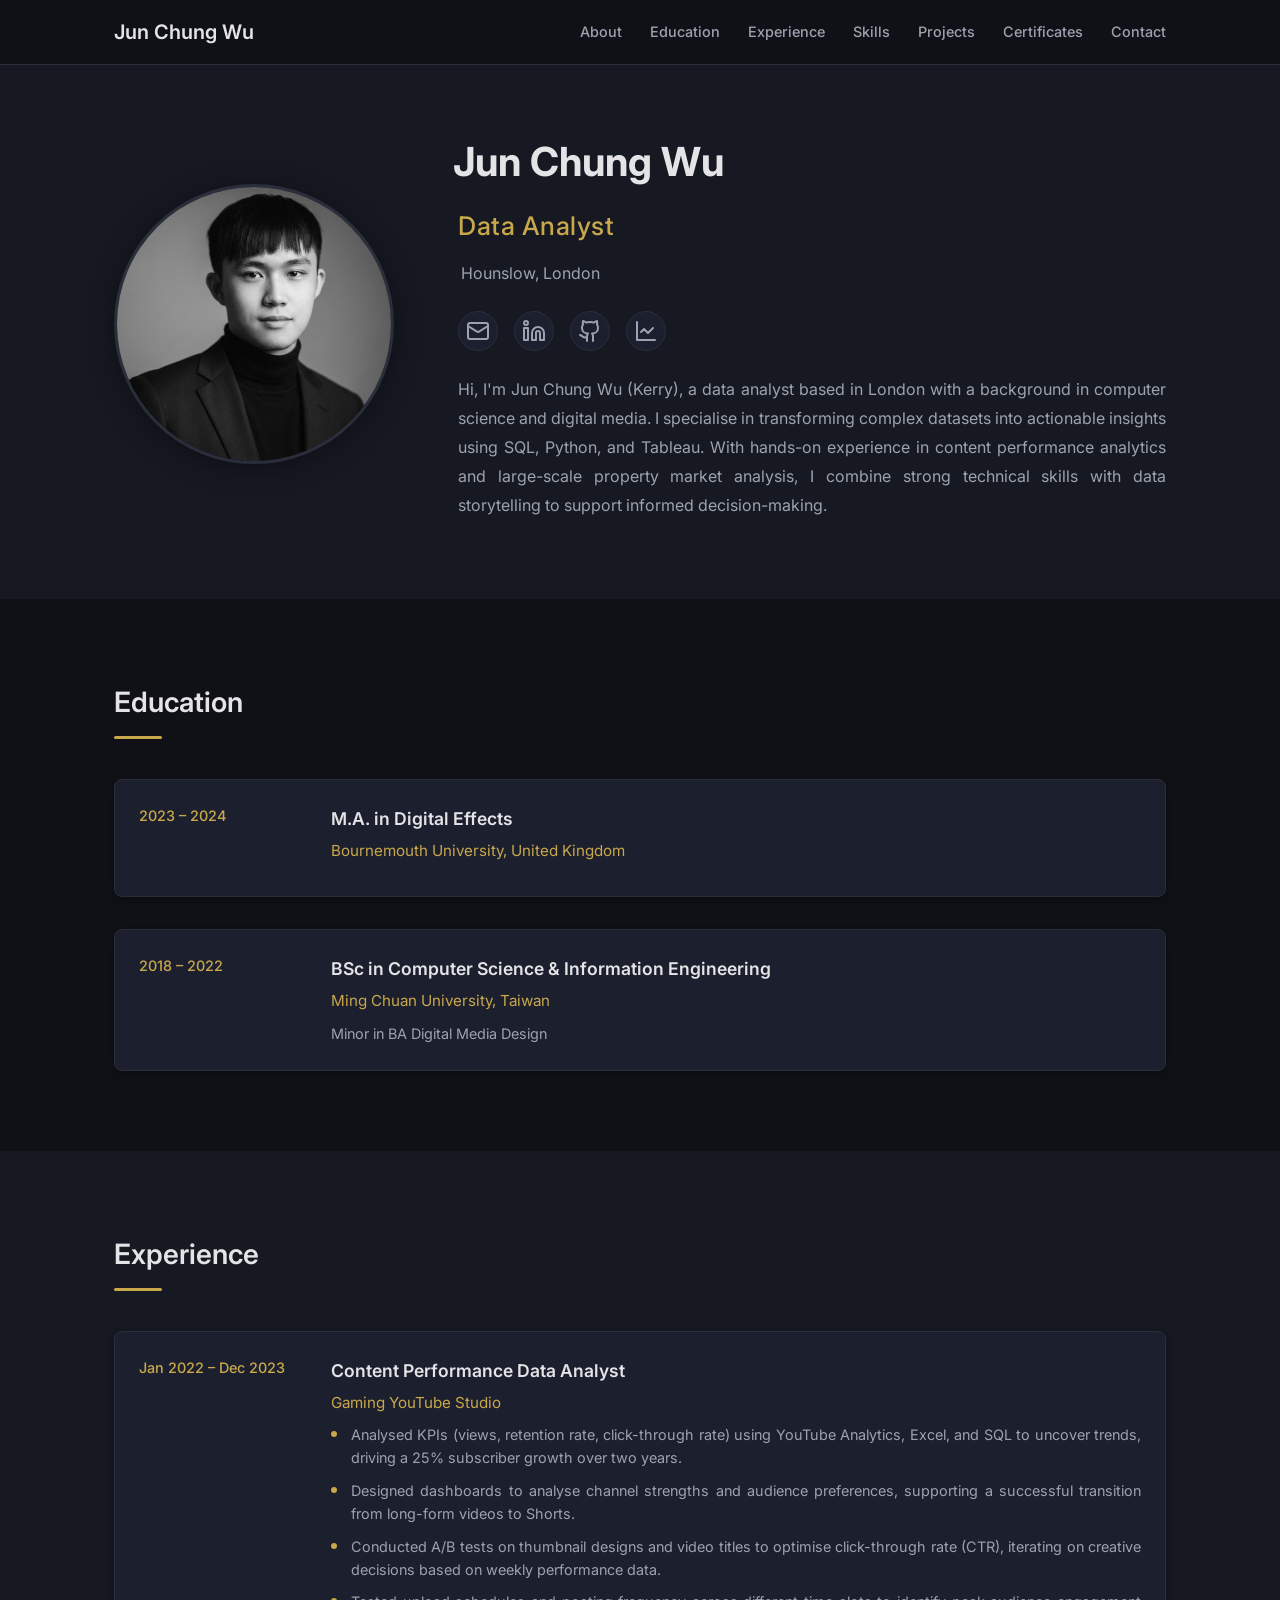
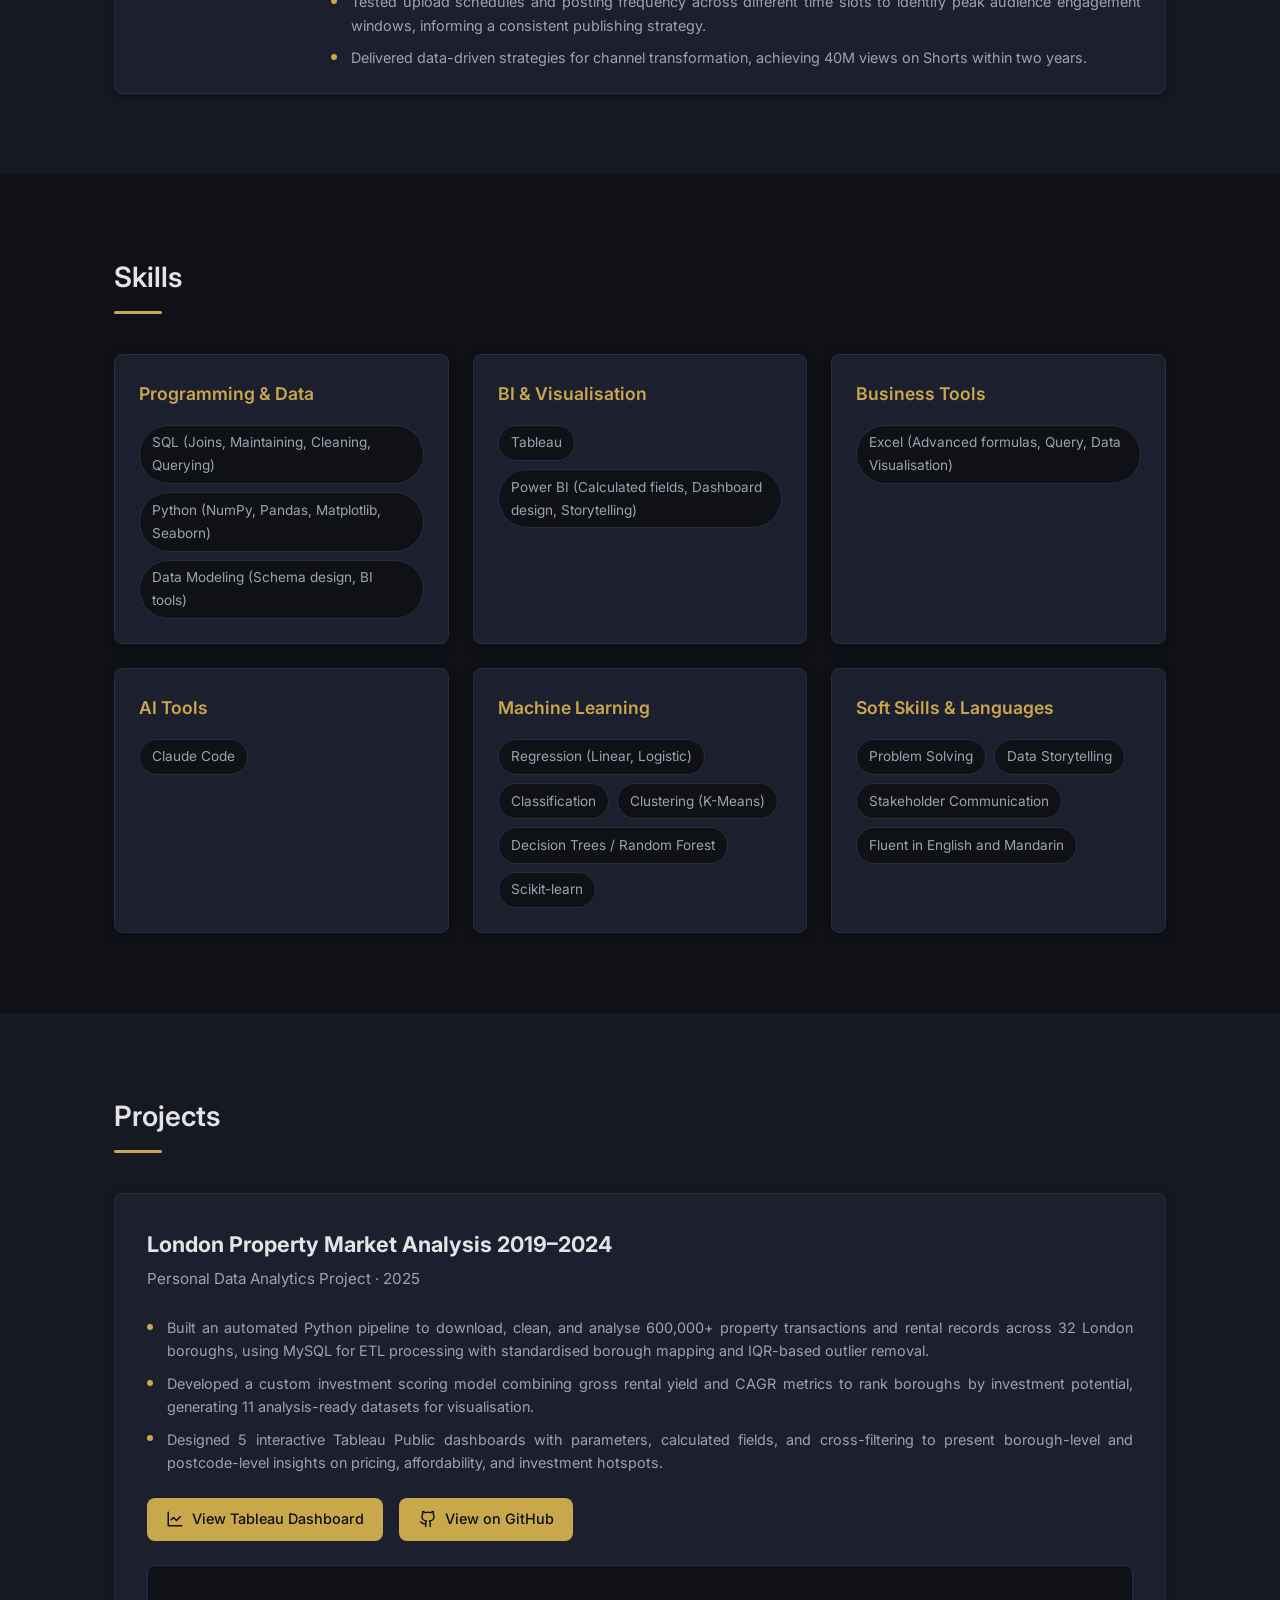
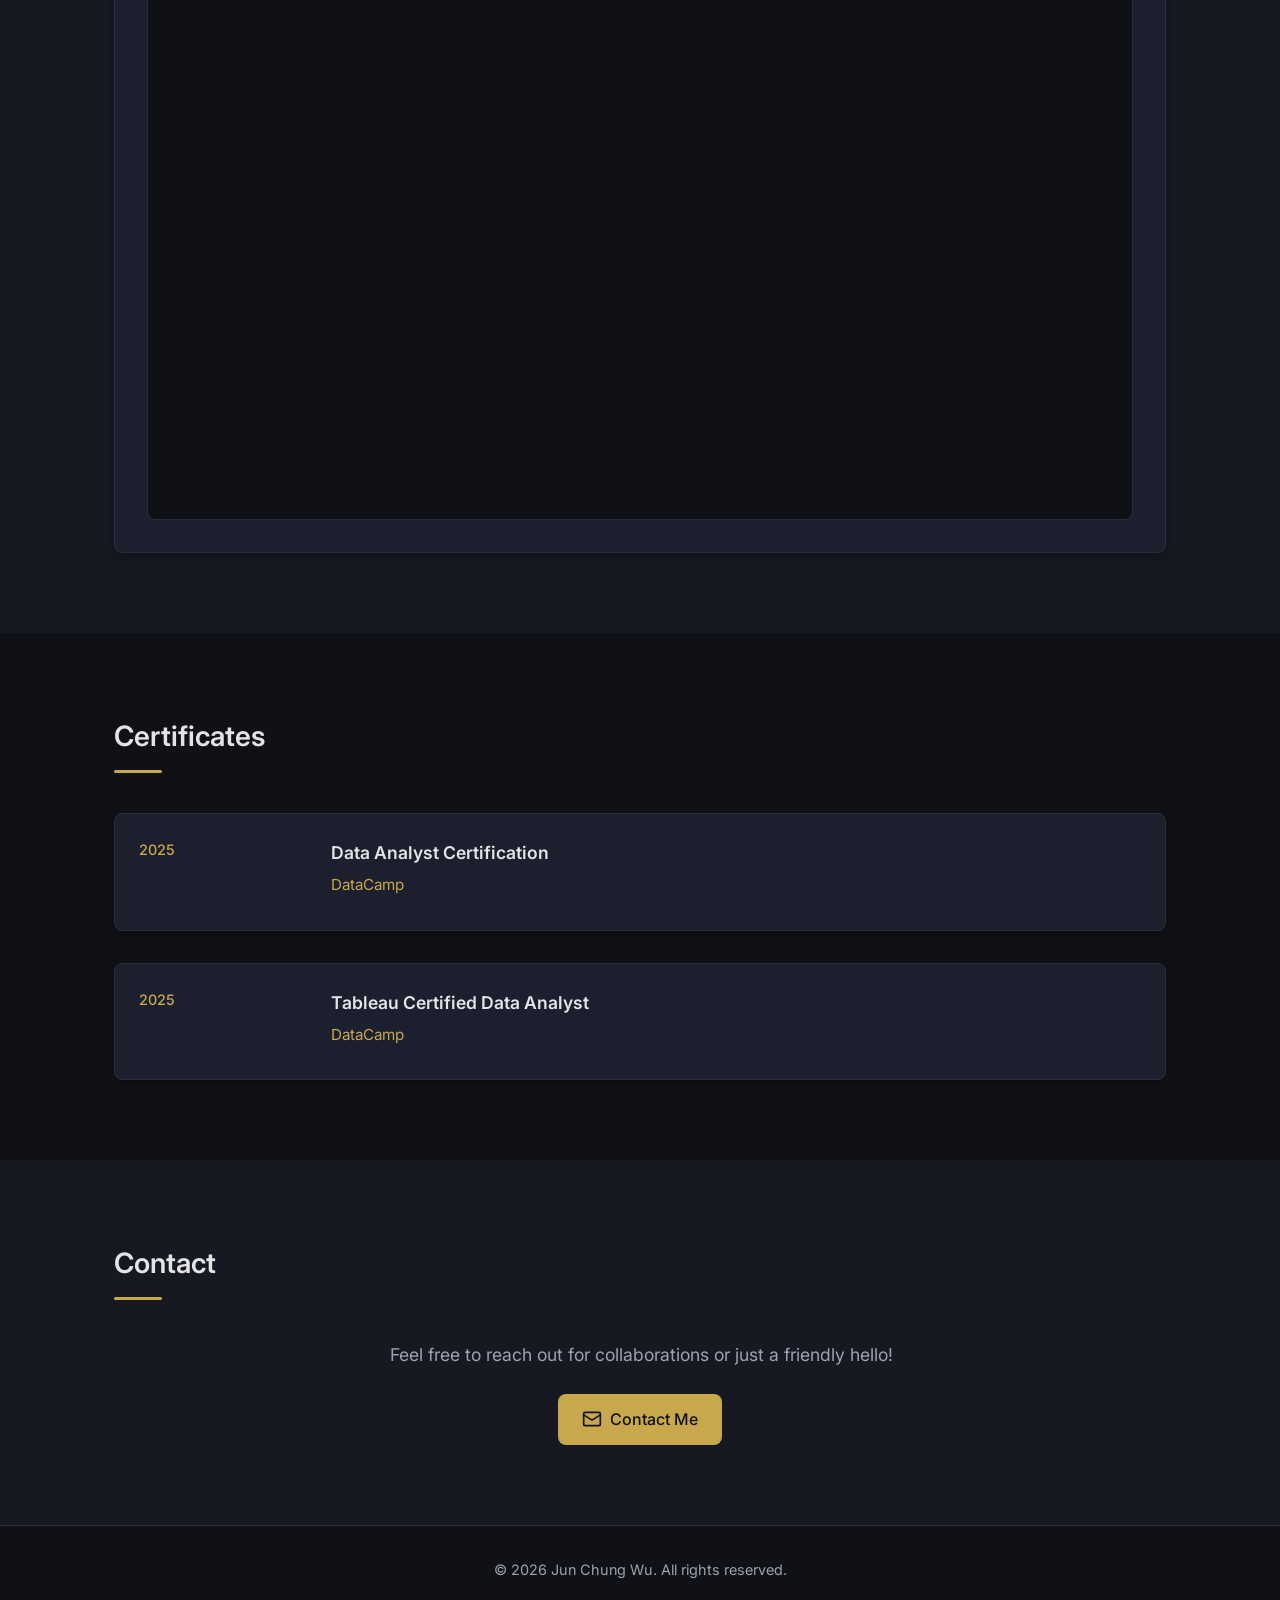
==== commit 5531296b: "Add AI Tools and Machine Learning skill cards Co-Authored-By: Claude Opus 4.6 <noreply@anthropic.com" ====
--- a/index.html
+++ b/index.html
@@ -136,6 +136,22 @@
                         </ul>
                     </div>
                     <div class="skill-card">
+                        <h3>AI Tools</h3>
+                        <ul>
+                            <li>Claude Code</li>
+                        </ul>
+                    </div>
+                    <div class="skill-card">
+                        <h3>Machine Learning</h3>
+                        <ul>
+                            <li>Regression (Linear, Logistic)</li>
+                            <li>Classification</li>
+                            <li>Clustering (K-Means)</li>
+                            <li>Decision Trees / Random Forest</li>
+                            <li>Scikit-learn</li>
+                        </ul>
+                    </div>
+                    <div class="skill-card">
                         <h3>Soft Skills & Languages</h3>
                         <ul>
                             <li>Problem Solving</li>
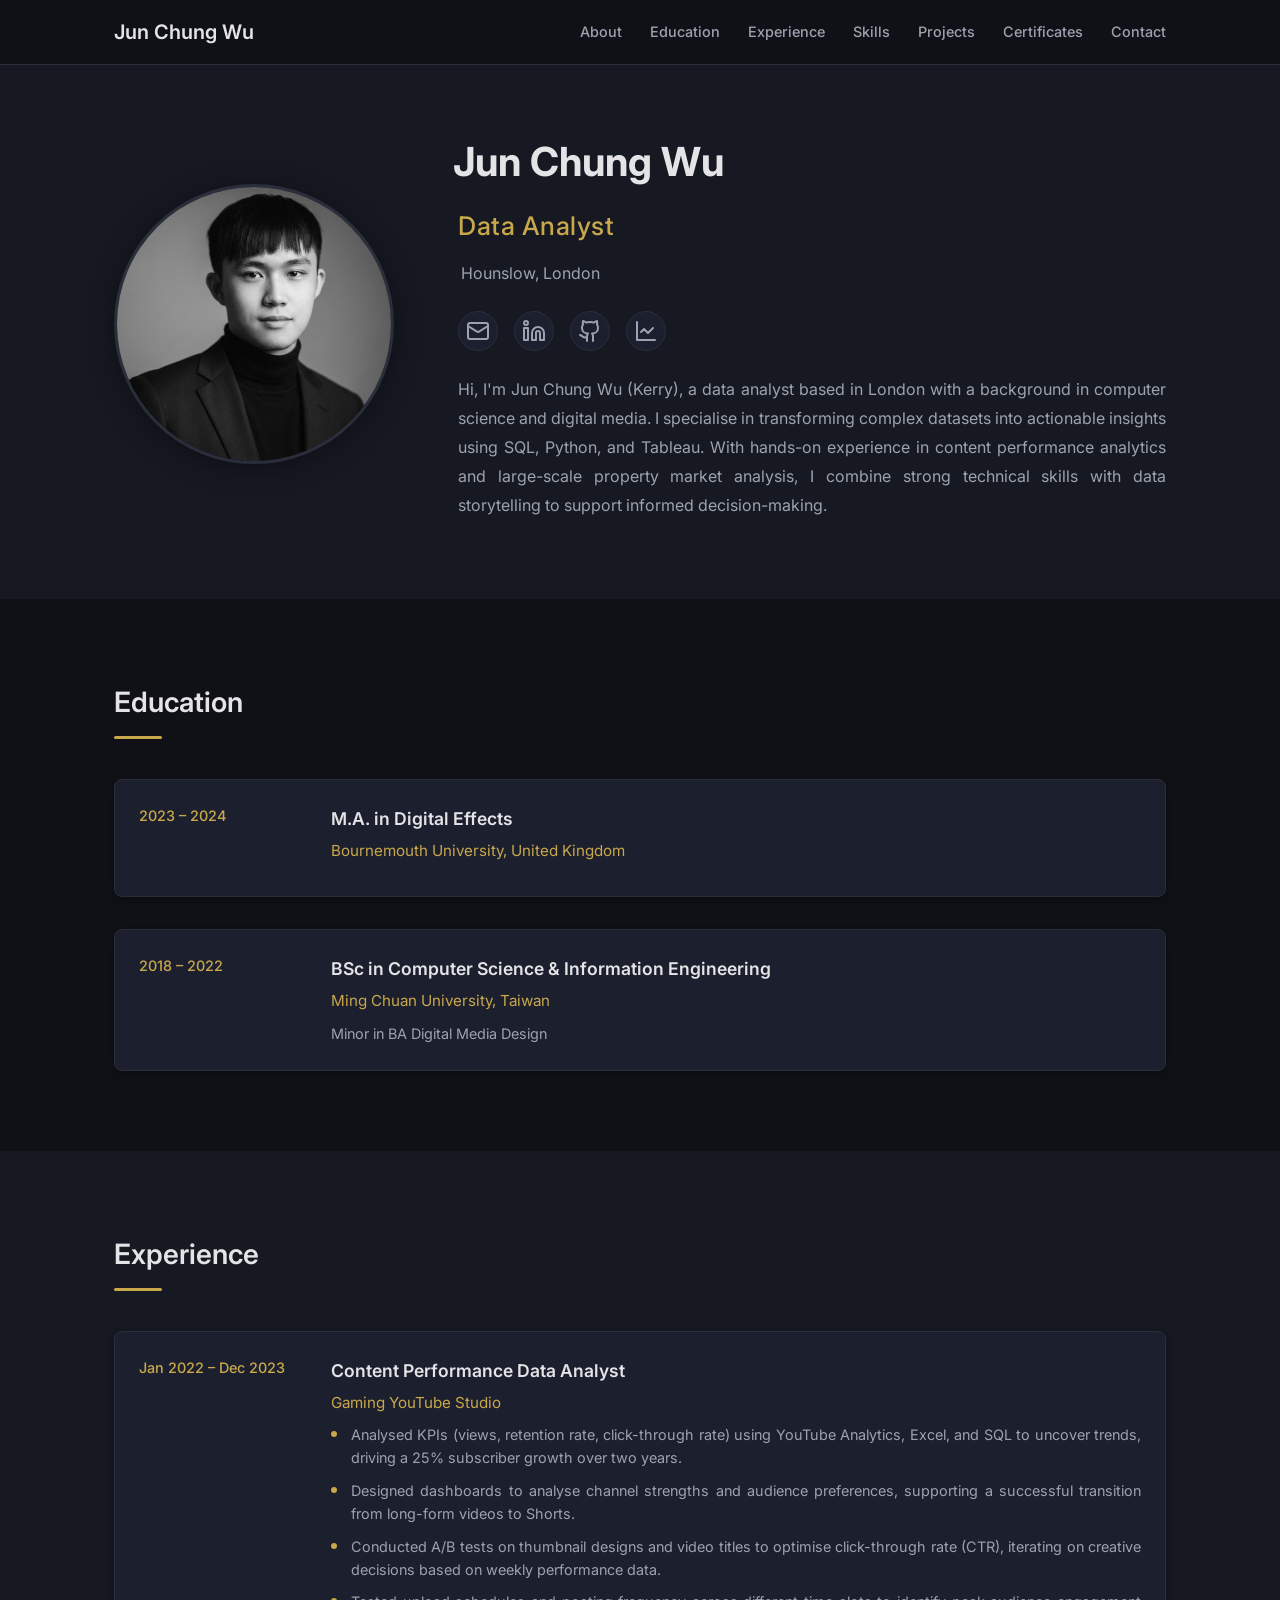
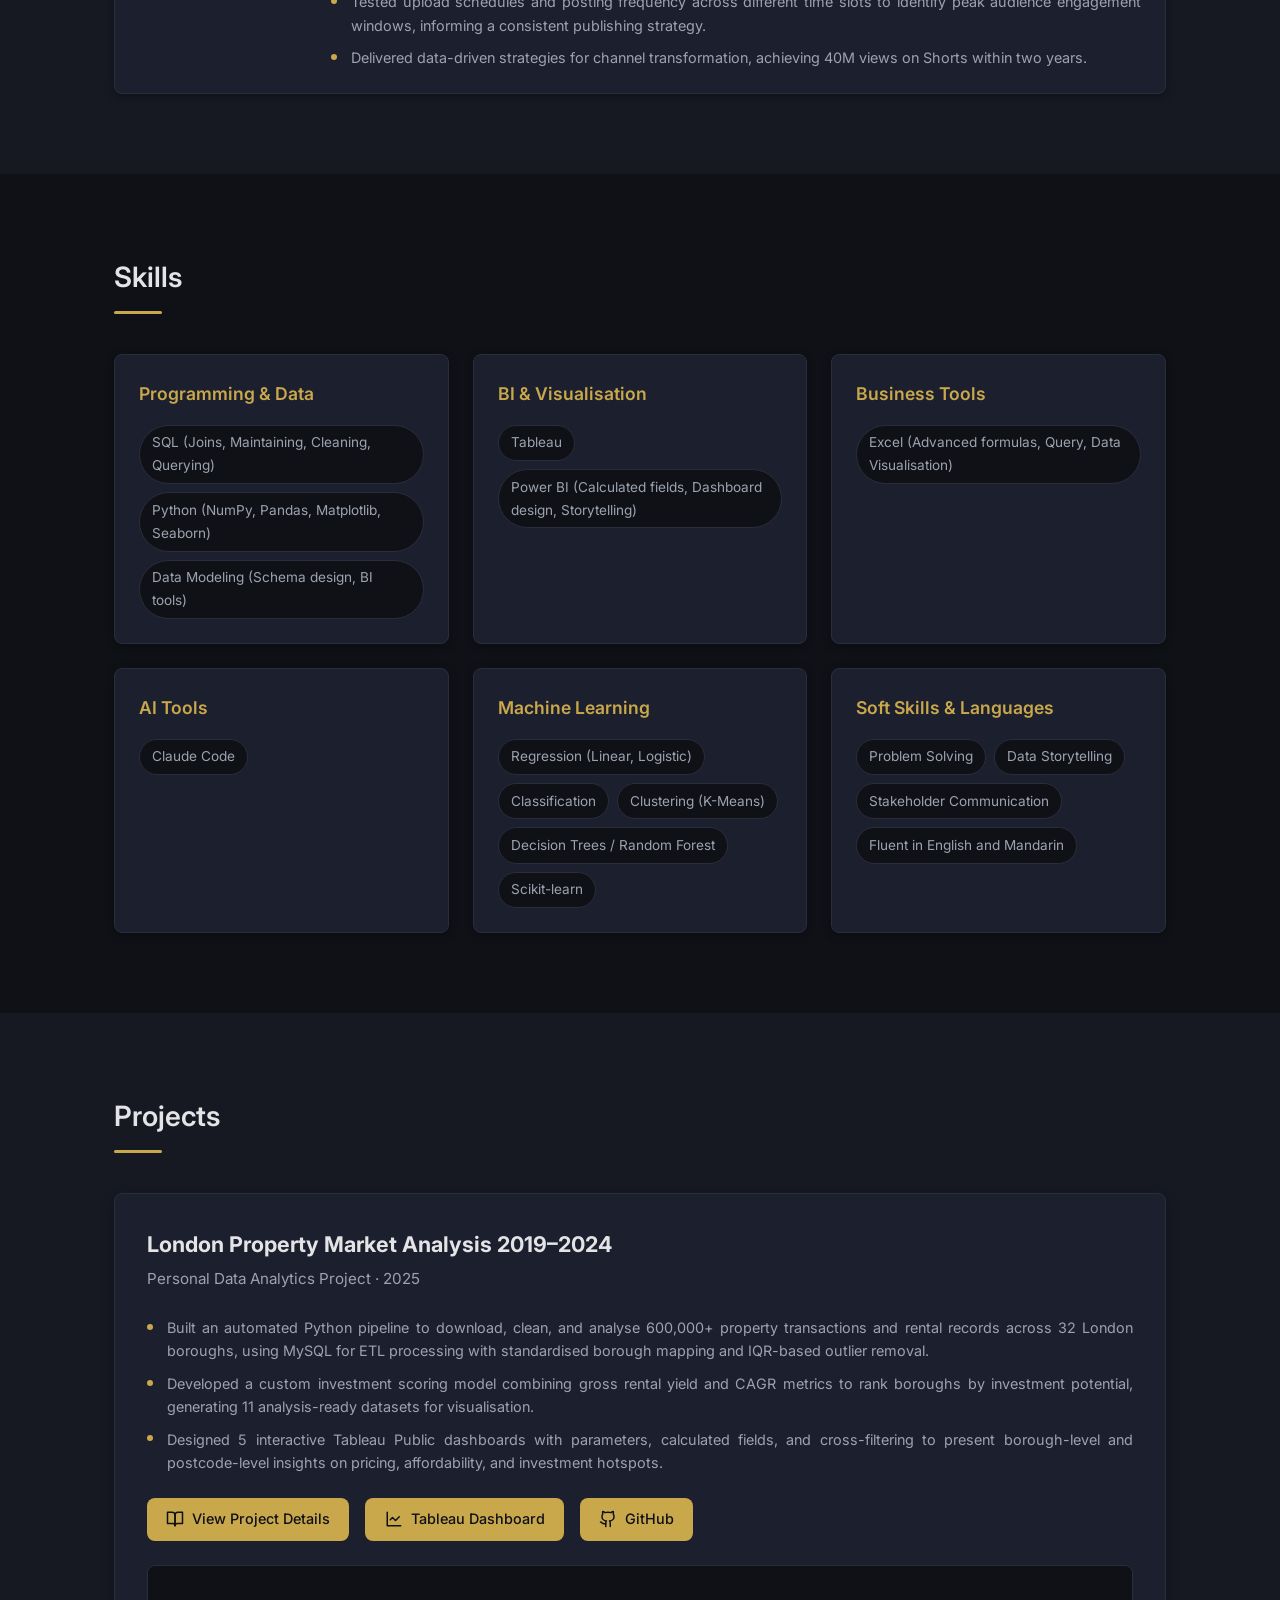
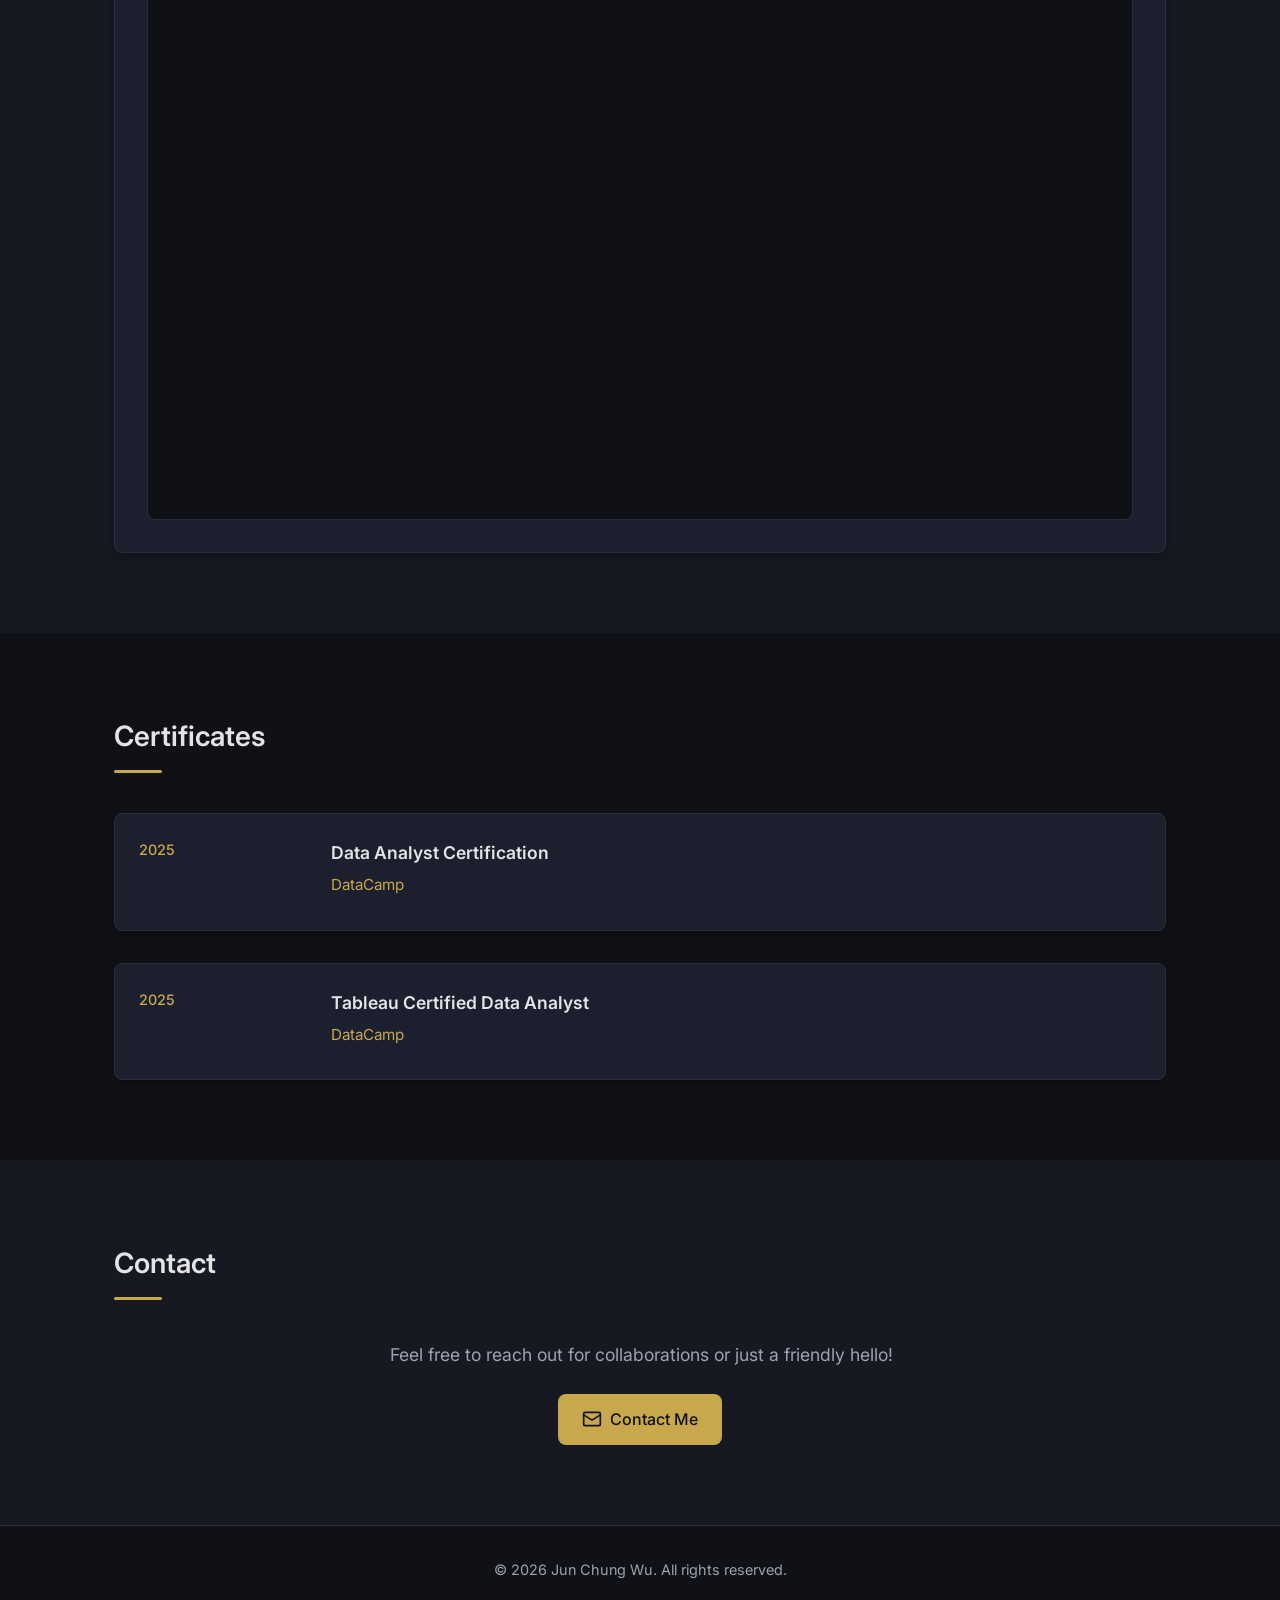
==== commit f47df9f8: "Add London Property project page and update portfolio to Data Analyst version - index.html: Updated " ====
--- a/index.html
+++ b/index.html
@@ -180,13 +180,17 @@
                             <li>Designed 5 interactive Tableau Public dashboards with parameters, calculated fields, and cross-filtering to present borough-level and postcode-level insights on pricing, affordability, and investment hotspots.</li>
                         </ul>
                         <div class="project-links">
+                            <a href="london-property.html" class="project-link">
+                                <svg xmlns="http://www.w3.org/2000/svg" width="18" height="18" viewBox="0 0 24 24" fill="none" stroke="currentColor" stroke-width="2" stroke-linecap="round" stroke-linejoin="round"><path d="M2 3h6a4 4 0 0 1 4 4v14a3 3 0 0 0-3-3H2z"/><path d="M22 3h-6a4 4 0 0 0-4 4v14a3 3 0 0 1 3-3h7z"/></svg>
+                                View Project Details
+                            </a>
                             <a href="https://public.tableau.com/app/profile/jun.chung.wu/viz/LondonPropertyMarketAnalysis2019-2024/LondonPropertyMarketAnalysis2019-2024" target="_blank" class="project-link">
                                 <svg xmlns="http://www.w3.org/2000/svg" width="18" height="18" viewBox="0 0 24 24" fill="none" stroke="currentColor" stroke-width="2" stroke-linecap="round" stroke-linejoin="round"><path d="M3 3v18h18"/><path d="m19 9-5 5-4-4-3 3"/></svg>
-                                View Tableau Dashboard
-                            </a>
-                            <a href="https://github.com/kerrywu0705" target="_blank" class="project-link">
+                                Tableau Dashboard
+                            </a>
+                            <a href="https://github.com/kerrywu0705/london-housing-market-analysis" target="_blank" class="project-link">
                                 <svg xmlns="http://www.w3.org/2000/svg" width="18" height="18" viewBox="0 0 24 24" fill="none" stroke="currentColor" stroke-width="2" stroke-linecap="round" stroke-linejoin="round"><path d="M15 22v-4a4.8 4.8 0 0 0-1-3.5c3 0 6-2 6-5.5.08-1.25-.27-2.48-1-3.5.28-1.15.28-2.35 0-3.5 0 0-1 0-3 1.5-2.64-.5-5.36-.5-8 0C6 2 5 2 5 2c-.3 1.15-.3 2.35 0 3.5A5.403 5.403 0 0 0 4 9c0 3.5 3 5.5 6 5.5-.39.49-.68 1.05-.85 1.65-.17.6-.22 1.23-.15 1.85v4"/><path d="M9 18c-4.51 2-5-2-7-2"/></svg>
-                                View on GitHub
+                                GitHub
                             </a>
                         </div>
                     </div>
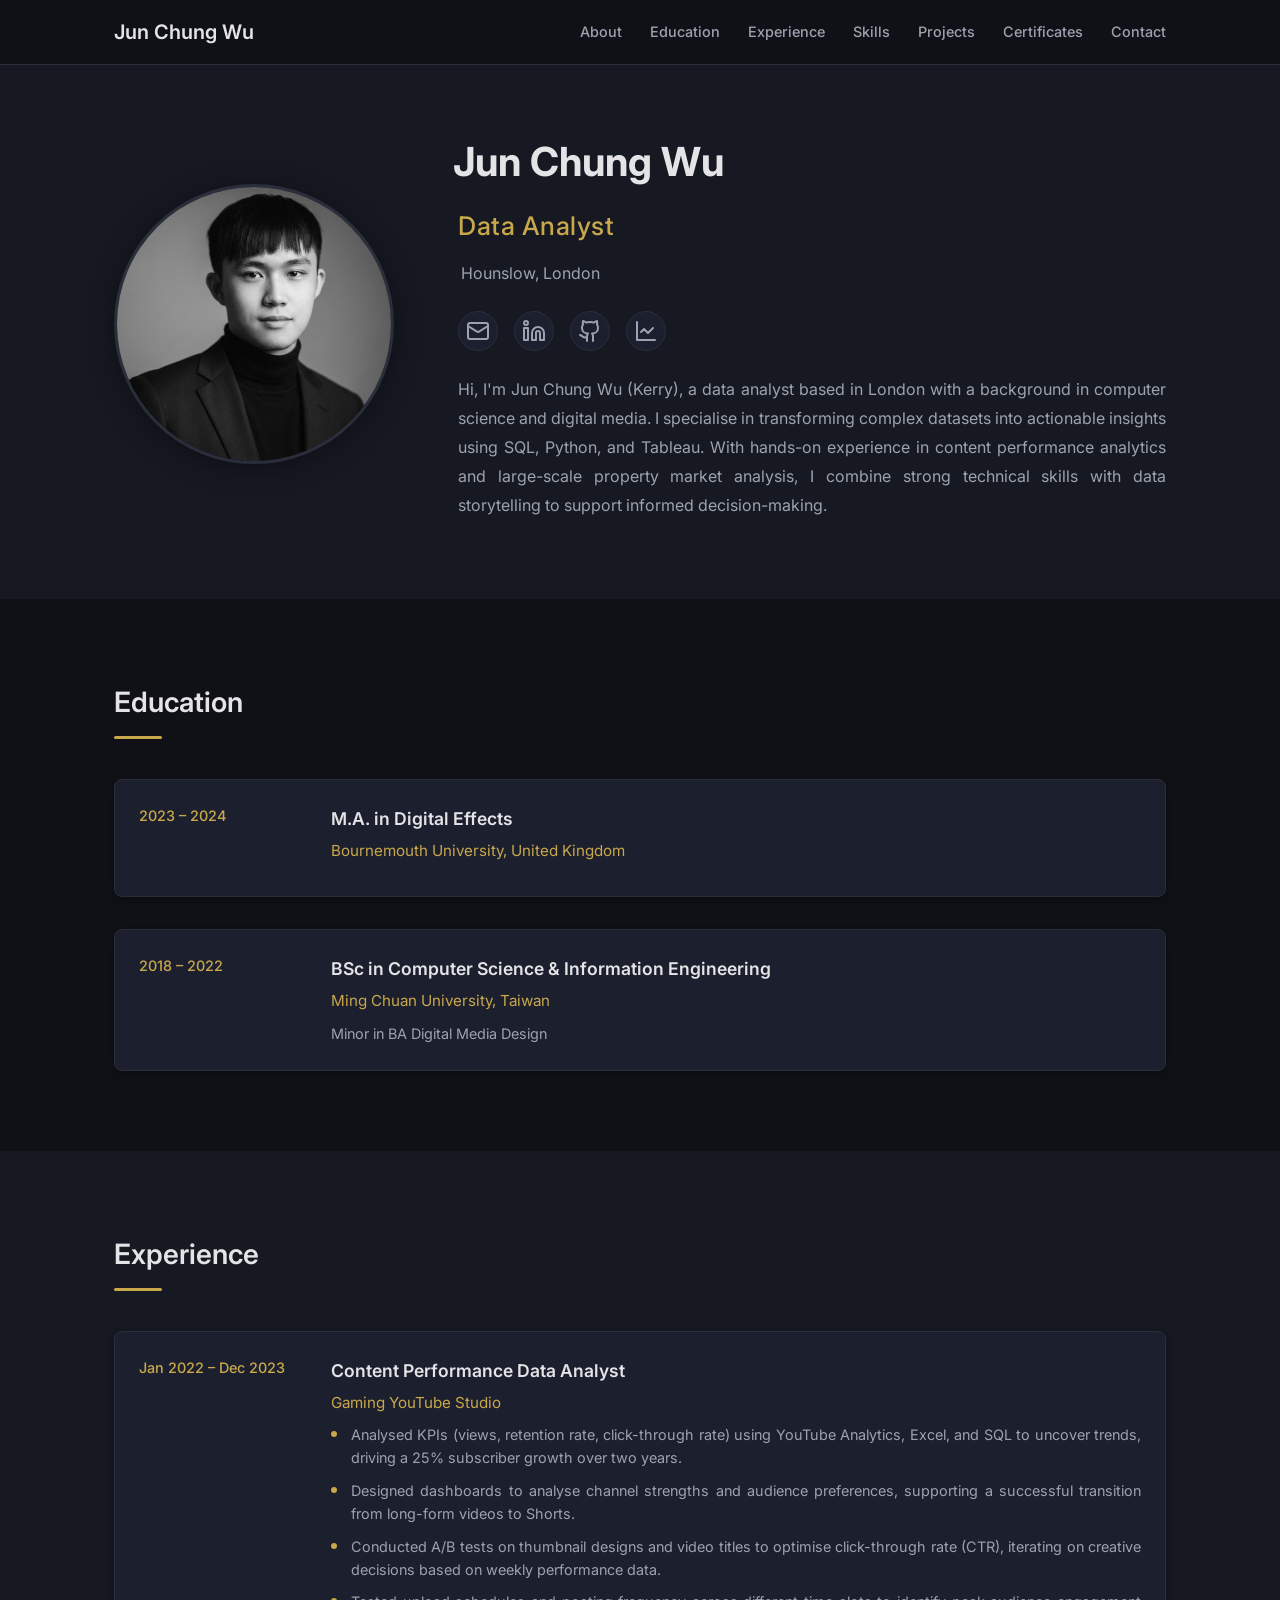
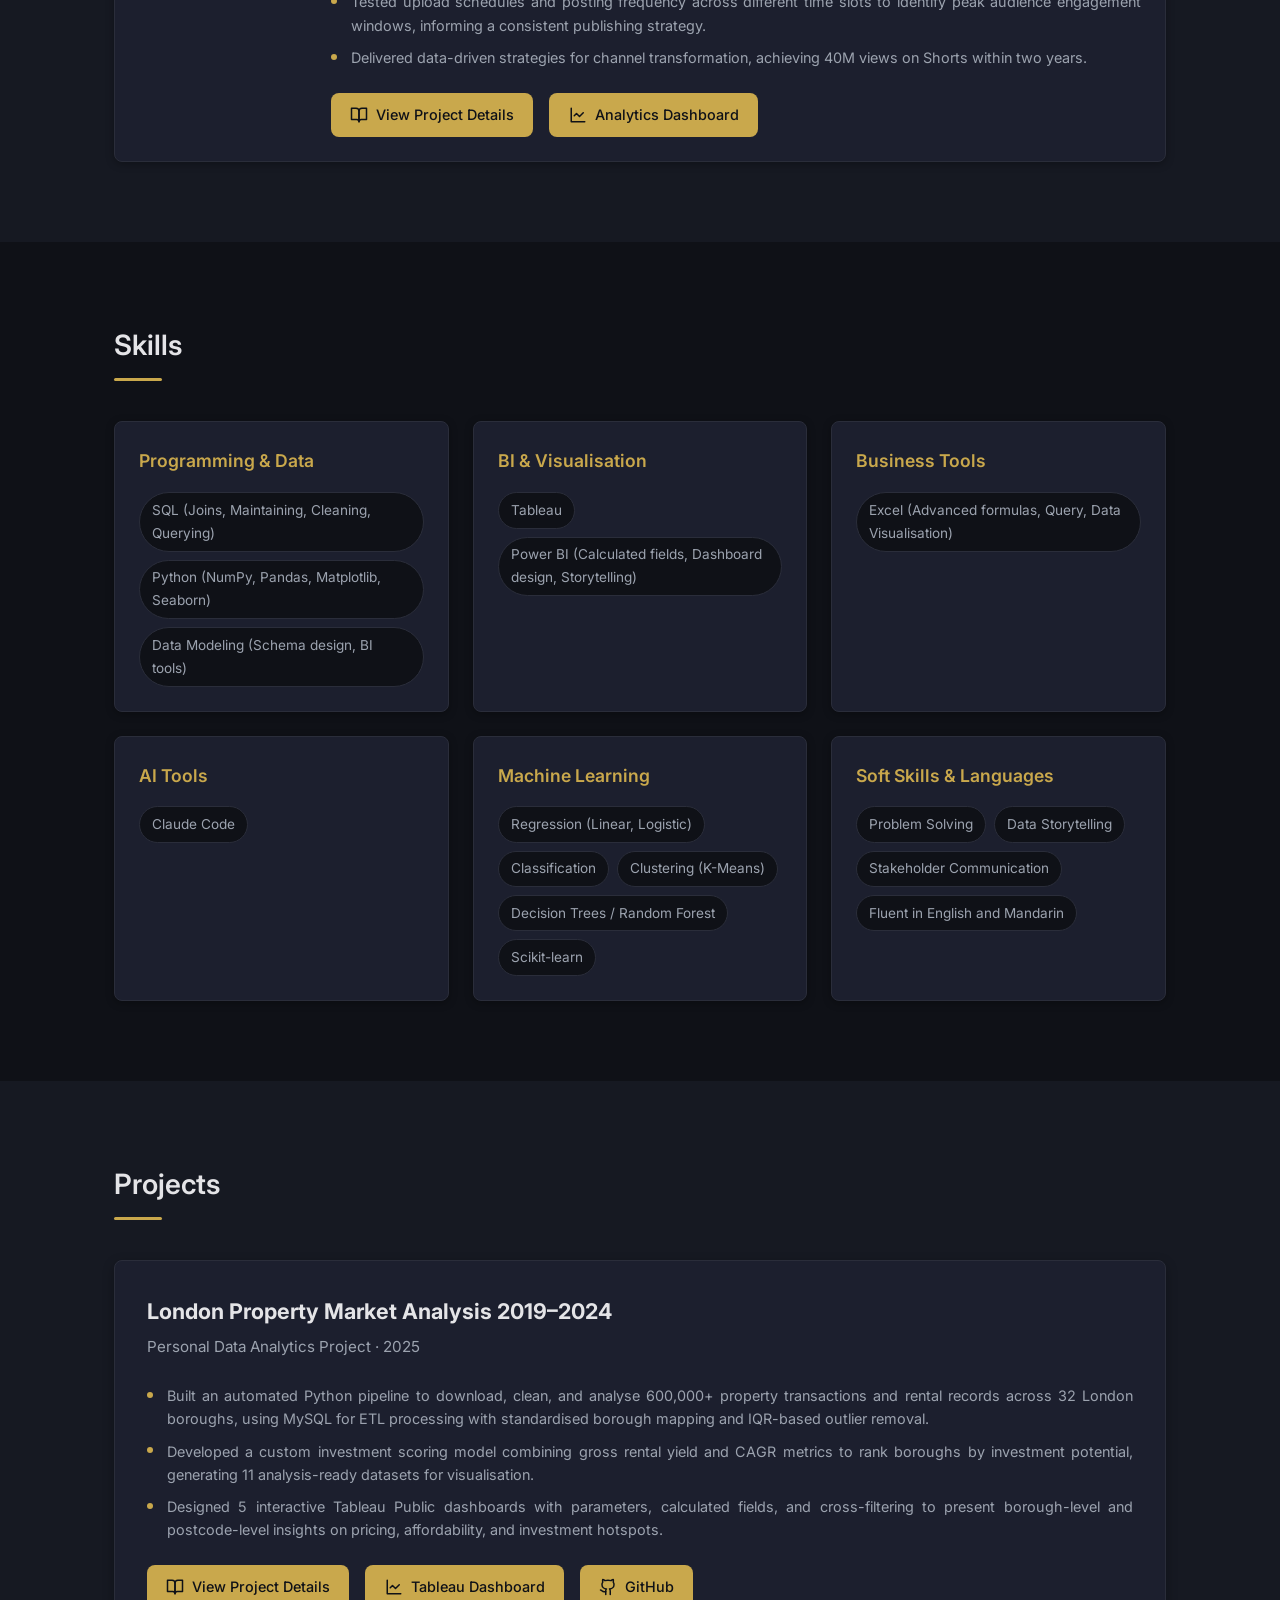
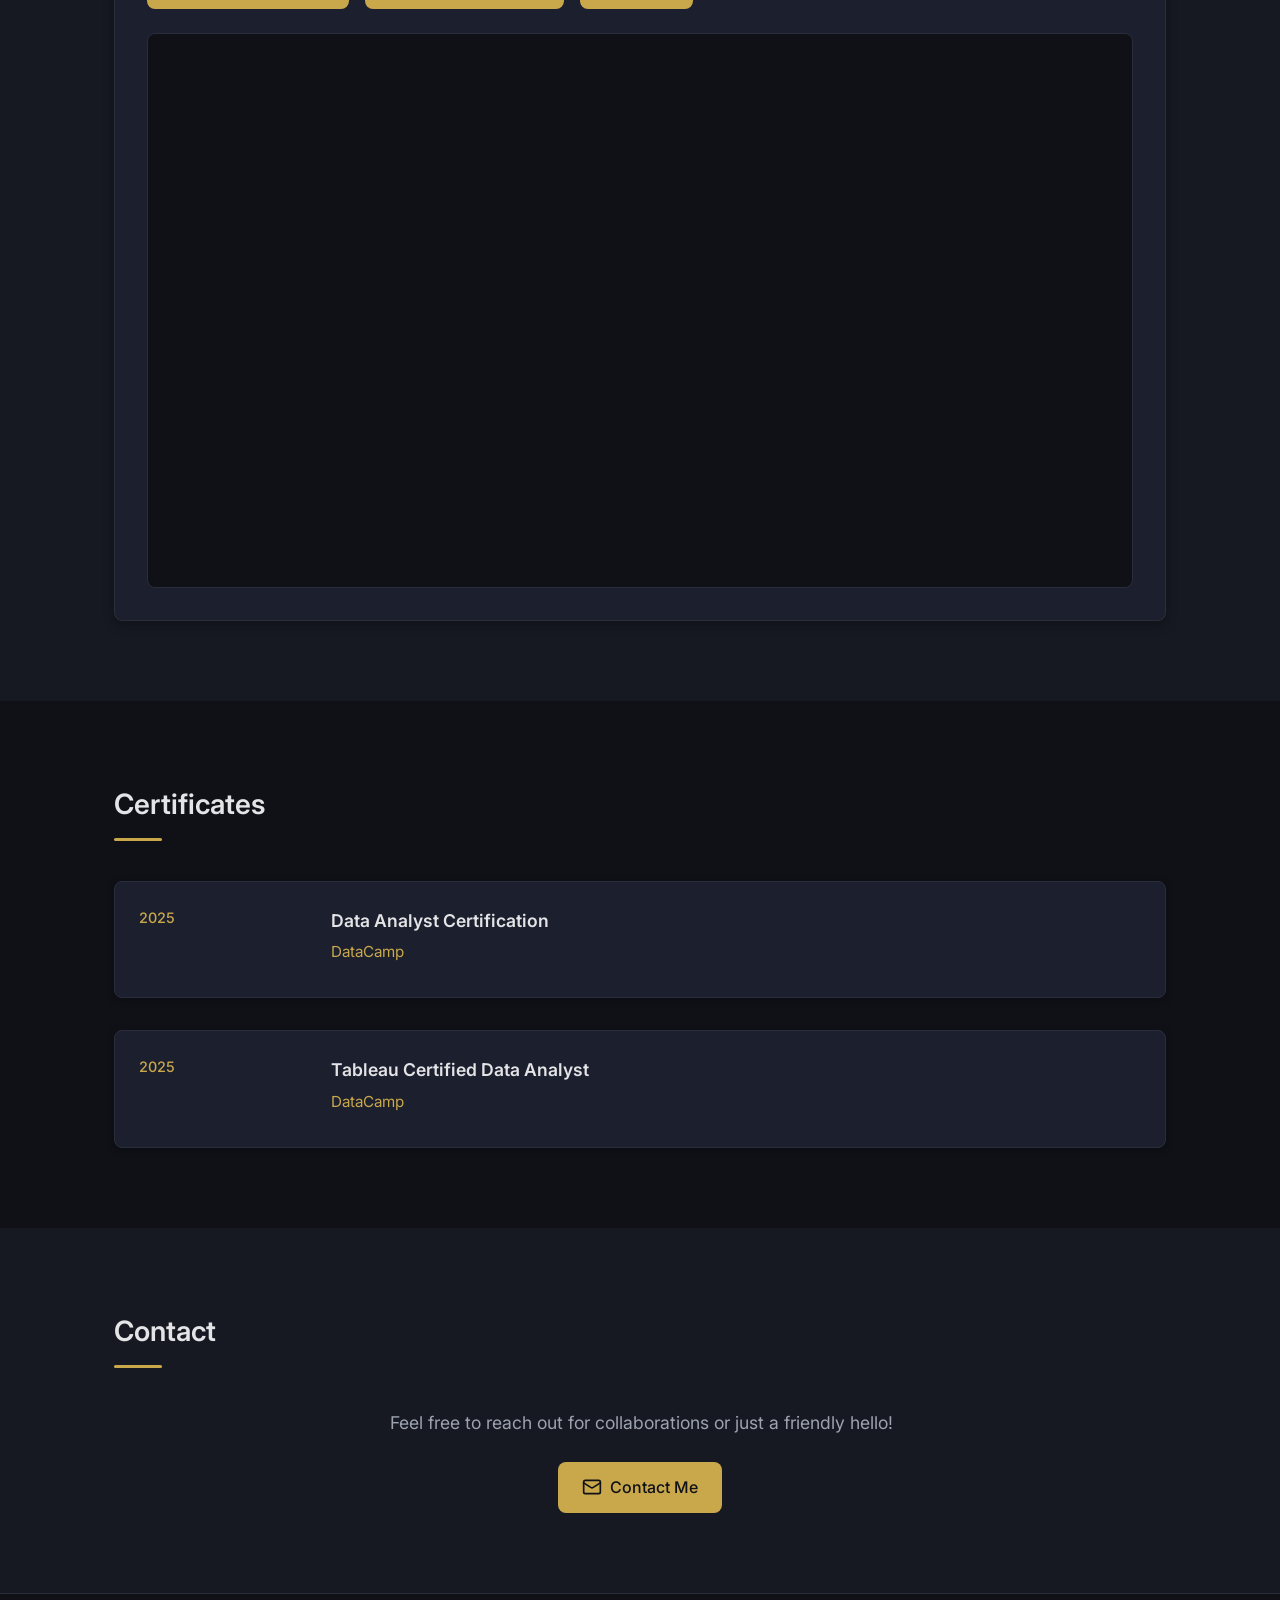
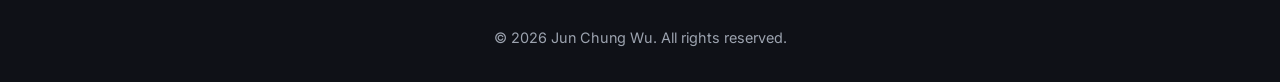
==== commit 36e72cbf: "Add YouTube channel analysis project with interactive dashboard - Update Experience section with pro" ====
--- a/index.html
+++ b/index.html
@@ -103,6 +103,16 @@
                                 <li>Tested upload schedules and posting frequency across different time slots to identify peak audience engagement windows, informing a consistent publishing strategy.</li>
                                 <li>Delivered data-driven strategies for channel transformation, achieving 40M views on Shorts within two years.</li>
                             </ul>
+                            <div class="project-links">
+                                <a href="stanley-analysis.html" class="project-link">
+                                    <svg xmlns="http://www.w3.org/2000/svg" width="18" height="18" viewBox="0 0 24 24" fill="none" stroke="currentColor" stroke-width="2" stroke-linecap="round" stroke-linejoin="round"><path d="M2 3h6a4 4 0 0 1 4 4v14a3 3 0 0 0-3-3H2z"/><path d="M22 3h-6a4 4 0 0 0-4 4v14a3 3 0 0 1 3-3h7z"/></svg>
+                                    View Project Details
+                                </a>
+                                <a href="stanley-dashboard.html" class="project-link">
+                                    <svg xmlns="http://www.w3.org/2000/svg" width="18" height="18" viewBox="0 0 24 24" fill="none" stroke="currentColor" stroke-width="2" stroke-linecap="round" stroke-linejoin="round"><path d="M3 3v18h18"/><path d="m19 9-5 5-4-4-3 3"/></svg>
+                                    Analytics Dashboard
+                                </a>
+                            </div>
                         </div>
                     </div>
                 </div>
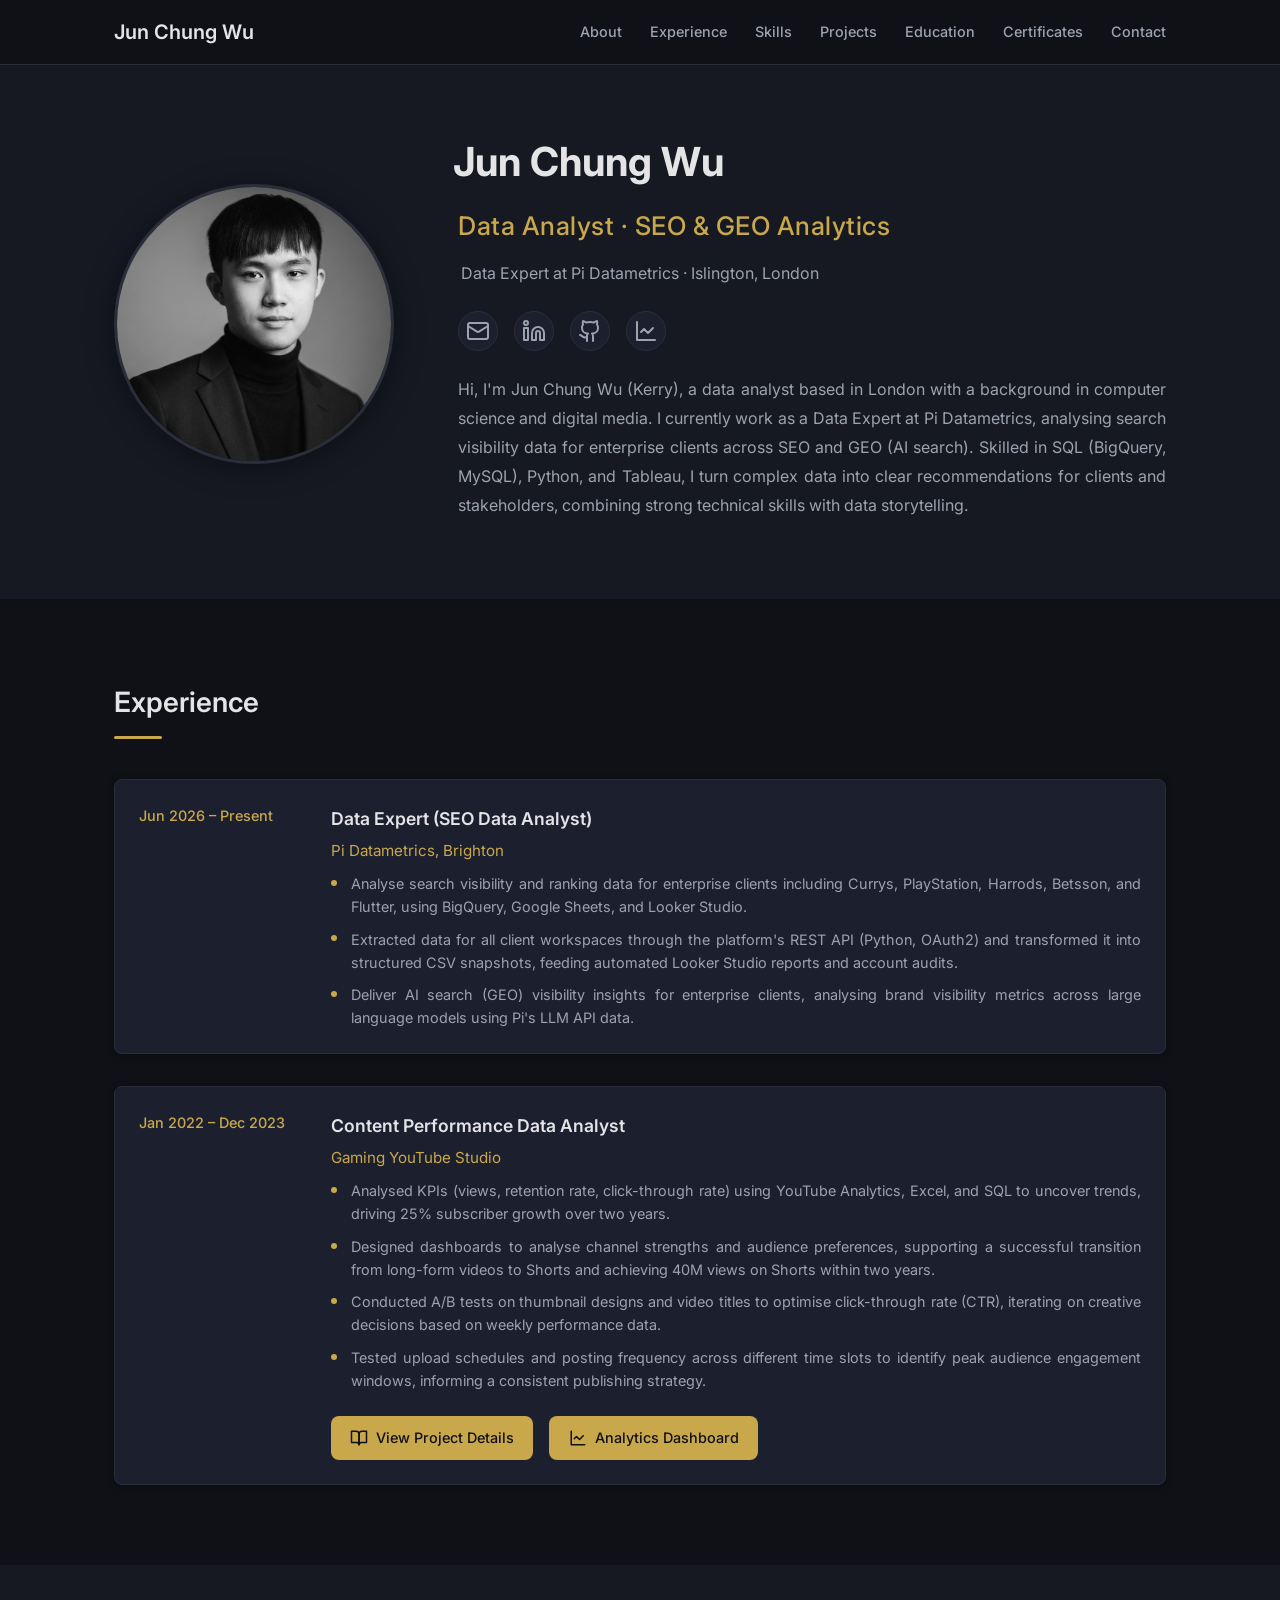
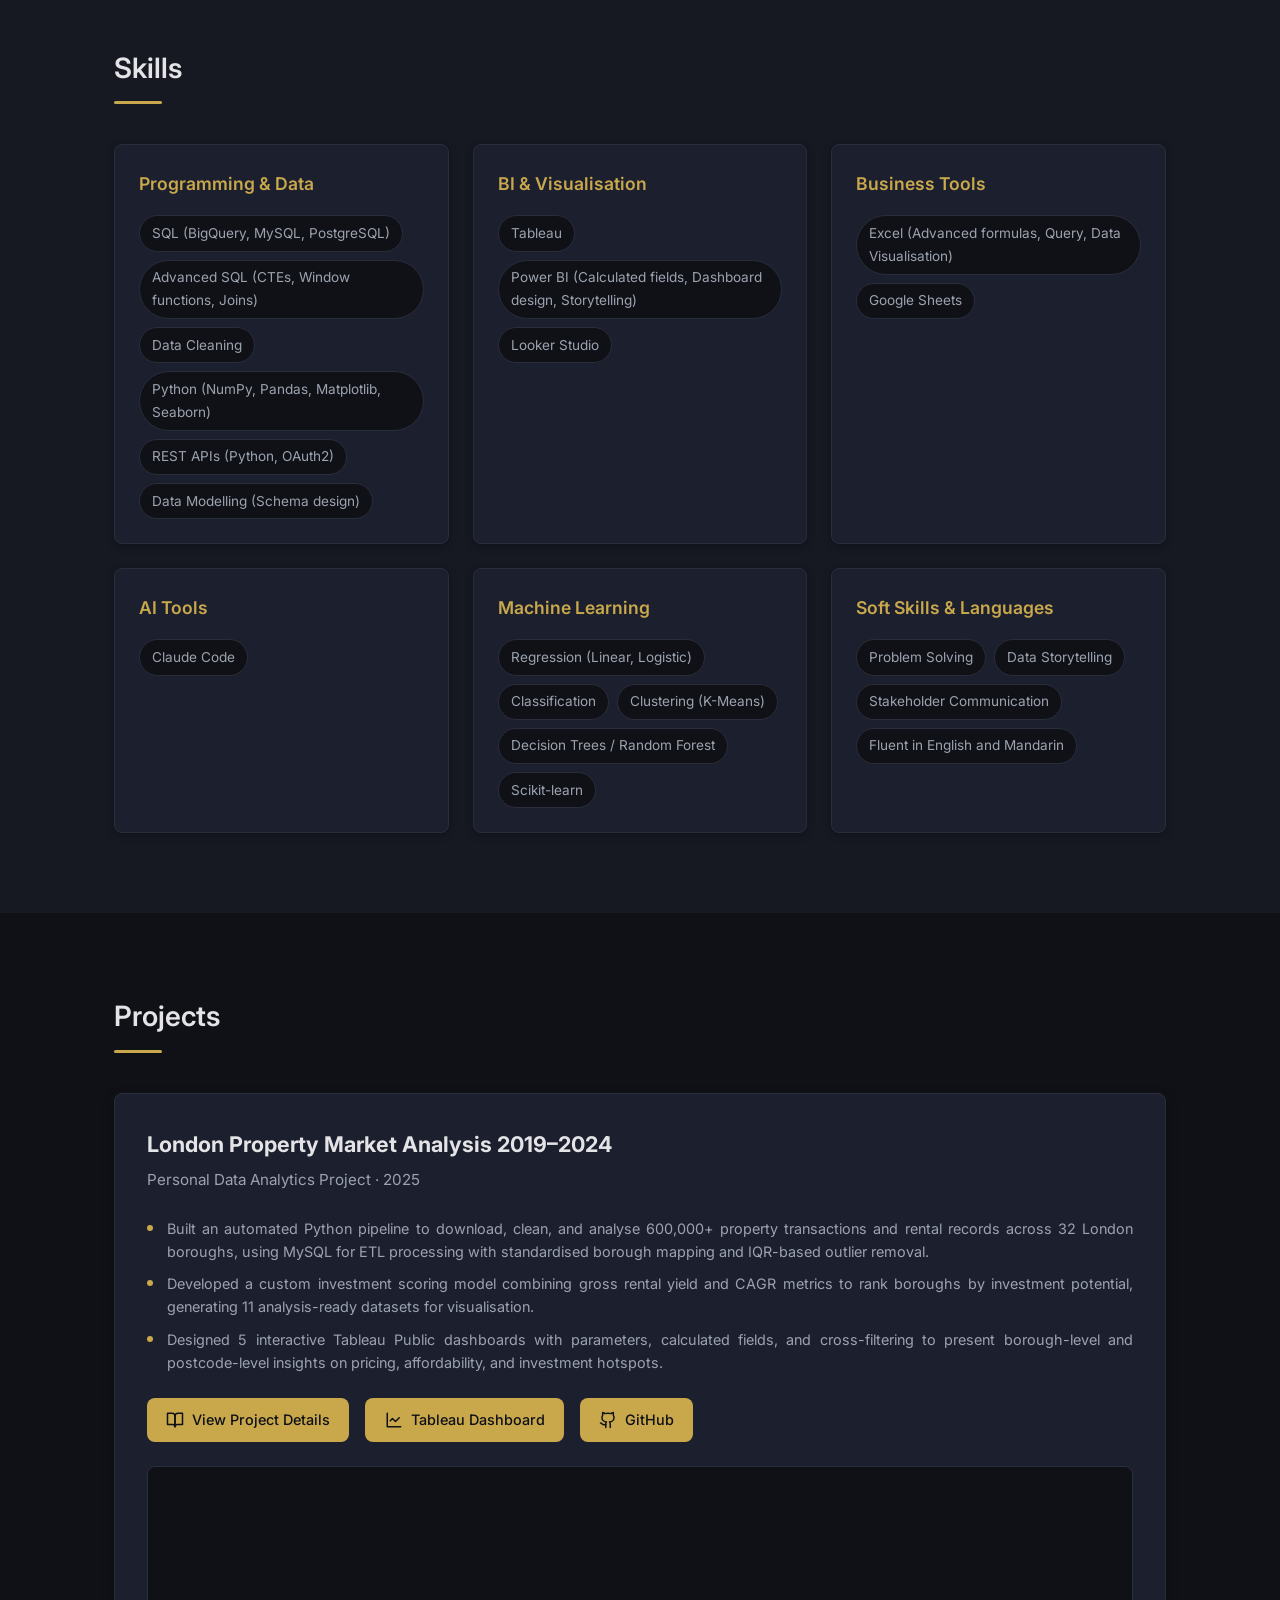
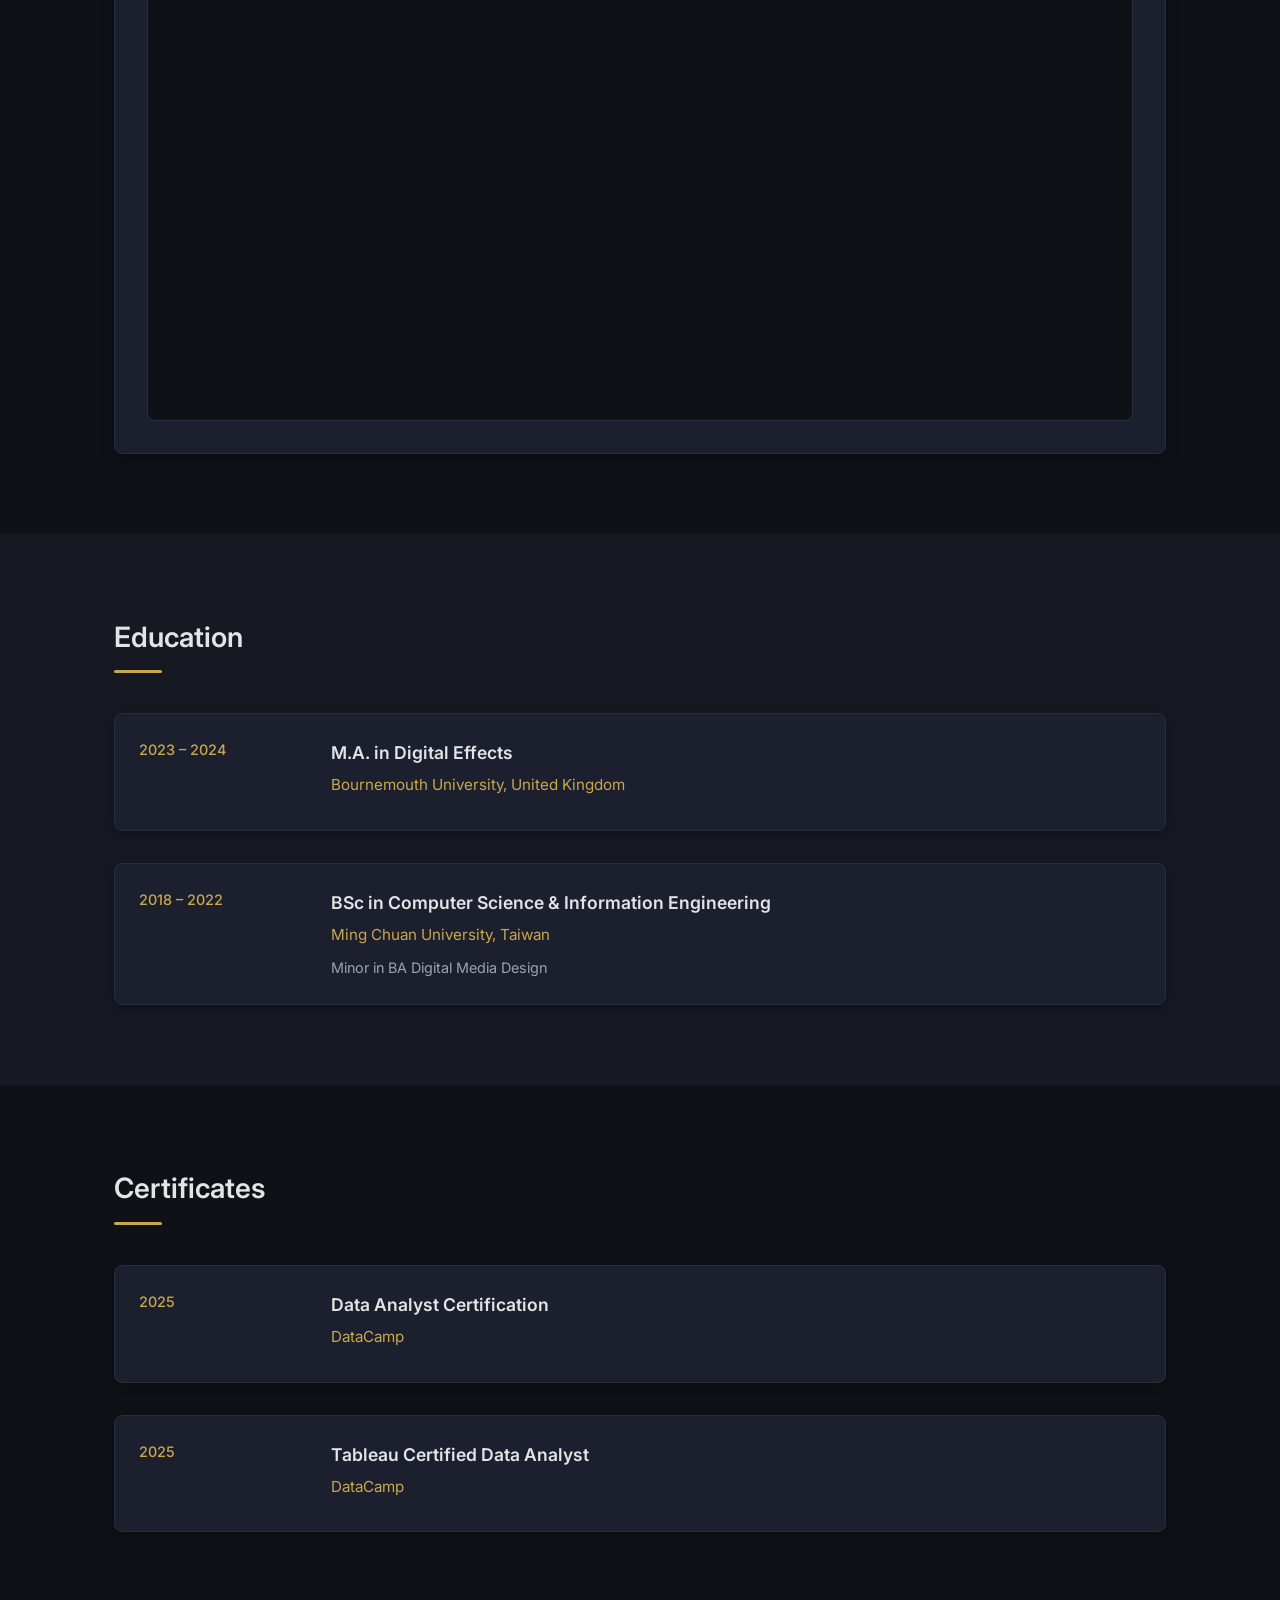
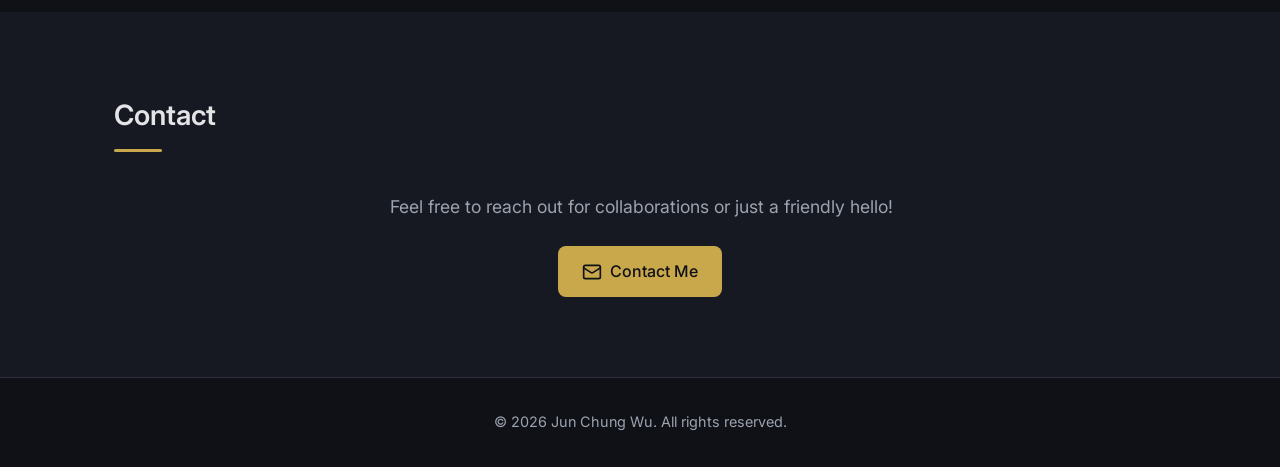
==== commit 44a03387: "Update portfolio to match new CV - Add Pi Datametrics experience; refresh hero subtitle, location an" ====
--- a/index.html
+++ b/index.html
@@ -3,7 +3,8 @@
 <head>
     <meta charset="UTF-8">
     <meta name="viewport" content="width=device-width, initial-scale=1.0">
-    <title>Jun Chung Wu | Data Analyst</title>
+    <title>Jun Chung Wu | Data Analyst · SEO & GEO Analytics</title>
+    <meta name="description" content="Jun Chung Wu (Kerry) is a London-based data analyst specialising in SEO and GEO (AI search) analytics, working with SQL (BigQuery), Python, Tableau and Looker Studio.">
     <link rel="stylesheet" href="style.css">
     <link rel="preconnect" href="https://fonts.googleapis.com">
     <link rel="preconnect" href="https://fonts.gstatic.com" crossorigin>
@@ -16,10 +17,10 @@
             <a href="#" class="nav-logo">Jun Chung Wu</a>
             <ul class="nav-menu">
                 <li><a href="#about">About</a></li>
-                <li><a href="#education">Education</a></li>
                 <li><a href="#experience">Experience</a></li>
                 <li><a href="#skills">Skills</a></li>
                 <li><a href="#projects">Projects</a></li>
+                <li><a href="#education">Education</a></li>
                 <li><a href="#certificates">Certificates</a></li>
                 <li><a href="#contact">Contact</a></li>
             </ul>
@@ -36,8 +37,8 @@
                     </div>
                     <div class="hero-text">
                         <h1>Jun Chung Wu</h1>
-                        <p class="subtitle">Data Analyst</p>
-                        <p class="affiliation">Hounslow, London</p>
+                        <p class="subtitle">Data Analyst · SEO & GEO Analytics</p>
+                        <p class="affiliation">Data Expert at Pi Datametrics · Islington, London</p>
 
                         <div class="social-links">
                             <a href="mailto:kerry.kerrywu0705@gmail.com" title="Email">
@@ -55,53 +56,40 @@
                         </div>
 
                         <p class="bio">
-                            Hi, I'm Jun Chung Wu (Kerry), a data analyst based in London with a background in computer science and digital media. I specialise in transforming complex datasets into actionable insights using SQL, Python, and Tableau. With hands-on experience in content performance analytics and large-scale property market analysis, I combine strong technical skills with data storytelling to support informed decision-making.
+                            Hi, I'm Jun Chung Wu (Kerry), a data analyst based in London with a background in computer science and digital media. I currently work as a Data Expert at Pi Datametrics, analysing search visibility data for enterprise clients across SEO and GEO (AI search). Skilled in SQL (BigQuery, MySQL), Python, and Tableau, I turn complex data into clear recommendations for clients and stakeholders, combining strong technical skills with data storytelling.
                         </p>
                     </div>
                 </div>
             </div>
         </section>
 
-        <!-- Education Section -->
-        <section id="education" class="section">
-            <div class="container">
-                <h2 class="section-title">Education</h2>
-                <div class="experience-list">
-                    <div class="experience-item">
-                        <div class="experience-date">2023 – 2024</div>
-                        <div class="experience-content">
-                            <h3>M.A. in Digital Effects</h3>
-                            <p class="company">Bournemouth University, United Kingdom</p>
-                        </div>
-                    </div>
-                    <div class="experience-item">
-                        <div class="experience-date">2018 – 2022</div>
-                        <div class="experience-content">
-                            <h3>BSc in Computer Science & Information Engineering</h3>
-                            <p class="company">Ming Chuan University, Taiwan</p>
-                            <p class="description">Minor in BA Digital Media Design</p>
-                        </div>
-                    </div>
-                </div>
-            </div>
-        </section>
-
         <!-- Experience Section -->
-        <section id="experience" class="section section-alt">
+        <section id="experience" class="section">
             <div class="container">
                 <h2 class="section-title">Experience</h2>
                 <div class="experience-list">
+                    <div class="experience-item">
+                        <div class="experience-date">Jun 2026 – Present</div>
+                        <div class="experience-content">
+                            <h3>Data Expert (SEO Data Analyst)</h3>
+                            <p class="company">Pi Datametrics, Brighton</p>
+                            <ul class="description-list">
+                                <li>Analyse search visibility and ranking data for enterprise clients including Currys, PlayStation, Harrods, Betsson, and Flutter, using BigQuery, Google Sheets, and Looker Studio.</li>
+                                <li>Extracted data for all client workspaces through the platform's REST API (Python, OAuth2) and transformed it into structured CSV snapshots, feeding automated Looker Studio reports and account audits.</li>
+                                <li>Deliver AI search (GEO) visibility insights for enterprise clients, analysing brand visibility metrics across large language models using Pi's LLM API data.</li>
+                            </ul>
+                        </div>
+                    </div>
                     <div class="experience-item">
                         <div class="experience-date">Jan 2022 – Dec 2023</div>
                         <div class="experience-content">
                             <h3>Content Performance Data Analyst</h3>
                             <p class="company">Gaming YouTube Studio</p>
                             <ul class="description-list">
-                                <li>Analysed KPIs (views, retention rate, click-through rate) using YouTube Analytics, Excel, and SQL to uncover trends, driving a 25% subscriber growth over two years.</li>
-                                <li>Designed dashboards to analyse channel strengths and audience preferences, supporting a successful transition from long-form videos to Shorts.</li>
+                                <li>Analysed KPIs (views, retention rate, click-through rate) using YouTube Analytics, Excel, and SQL to uncover trends, driving 25% subscriber growth over two years.</li>
+                                <li>Designed dashboards to analyse channel strengths and audience preferences, supporting a successful transition from long-form videos to Shorts and achieving 40M views on Shorts within two years.</li>
                                 <li>Conducted A/B tests on thumbnail designs and video titles to optimise click-through rate (CTR), iterating on creative decisions based on weekly performance data.</li>
                                 <li>Tested upload schedules and posting frequency across different time slots to identify peak audience engagement windows, informing a consistent publishing strategy.</li>
-                                <li>Delivered data-driven strategies for channel transformation, achieving 40M views on Shorts within two years.</li>
                             </ul>
                             <div class="project-links">
                                 <a href="stanley-analysis.html" class="project-link">
@@ -120,16 +108,19 @@
         </section>
 
         <!-- Skills Section -->
-        <section id="skills" class="section">
+        <section id="skills" class="section section-alt">
             <div class="container">
                 <h2 class="section-title">Skills</h2>
                 <div class="skills-grid">
                     <div class="skill-card">
                         <h3>Programming & Data</h3>
                         <ul>
-                            <li>SQL (Joins, Maintaining, Cleaning, Querying)</li>
+                            <li>SQL (BigQuery, MySQL, PostgreSQL)</li>
+                            <li>Advanced SQL (CTEs, Window functions, Joins)</li>
+                            <li>Data Cleaning</li>
                             <li>Python (NumPy, Pandas, Matplotlib, Seaborn)</li>
-                            <li>Data Modeling (Schema design, BI tools)</li>
+                            <li>REST APIs (Python, OAuth2)</li>
+                            <li>Data Modelling (Schema design)</li>
                         </ul>
                     </div>
                     <div class="skill-card">
@@ -137,12 +128,14 @@
                         <ul>
                             <li>Tableau</li>
                             <li>Power BI (Calculated fields, Dashboard design, Storytelling)</li>
+                            <li>Looker Studio</li>
                         </ul>
                     </div>
                     <div class="skill-card">
                         <h3>Business Tools</h3>
                         <ul>
                             <li>Excel (Advanced formulas, Query, Data Visualisation)</li>
+                            <li>Google Sheets</li>
                         </ul>
                     </div>
                     <div class="skill-card">
@@ -175,7 +168,7 @@
         </section>
 
         <!-- Projects Section -->
-        <section id="projects" class="section section-alt">
+        <section id="projects" class="section">
             <div class="container">
                 <h2 class="section-title">Projects</h2>
                 <div class="project-feature">
@@ -213,6 +206,30 @@
                                 scrolling="no"
                                 allowfullscreen>
                             </iframe>
+                        </div>
+                    </div>
+                </div>
+            </div>
+        </section>
+
+        <!-- Education Section -->
+        <section id="education" class="section section-alt">
+            <div class="container">
+                <h2 class="section-title">Education</h2>
+                <div class="experience-list">
+                    <div class="experience-item">
+                        <div class="experience-date">2023 – 2024</div>
+                        <div class="experience-content">
+                            <h3>M.A. in Digital Effects</h3>
+                            <p class="company">Bournemouth University, United Kingdom</p>
+                        </div>
+                    </div>
+                    <div class="experience-item">
+                        <div class="experience-date">2018 – 2022</div>
+                        <div class="experience-content">
+                            <h3>BSc in Computer Science & Information Engineering</h3>
+                            <p class="company">Ming Chuan University, Taiwan</p>
+                            <p class="description">Minor in BA Digital Media Design</p>
                         </div>
                     </div>
                 </div>
--- a/style.css
+++ b/style.css
@@ -484,6 +484,15 @@
         text-align: left;
     }
 
+    .description-list li,
+    .experience-content .description {
+        text-align: left;
+    }
+
+    .contact-content > p {
+        white-space: normal;
+    }
+
     .social-links {
         justify-content: center;
     }
